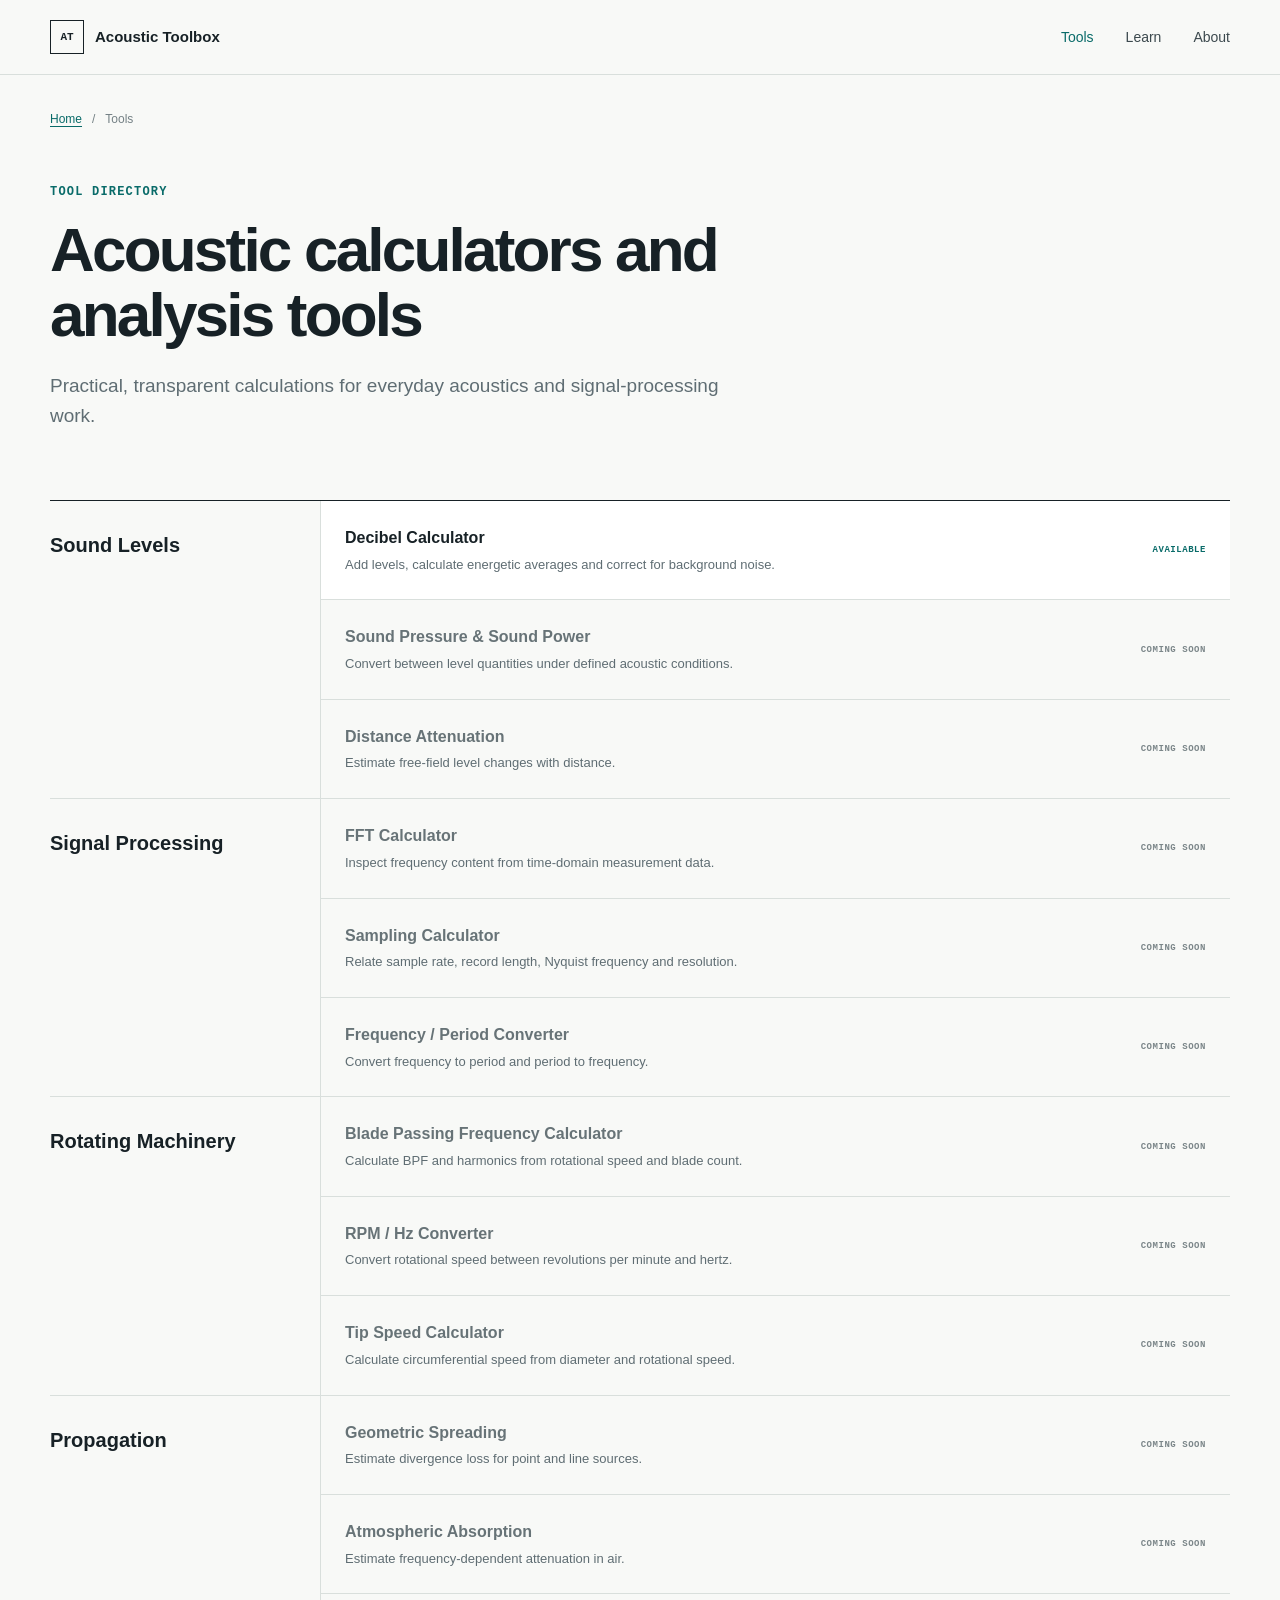
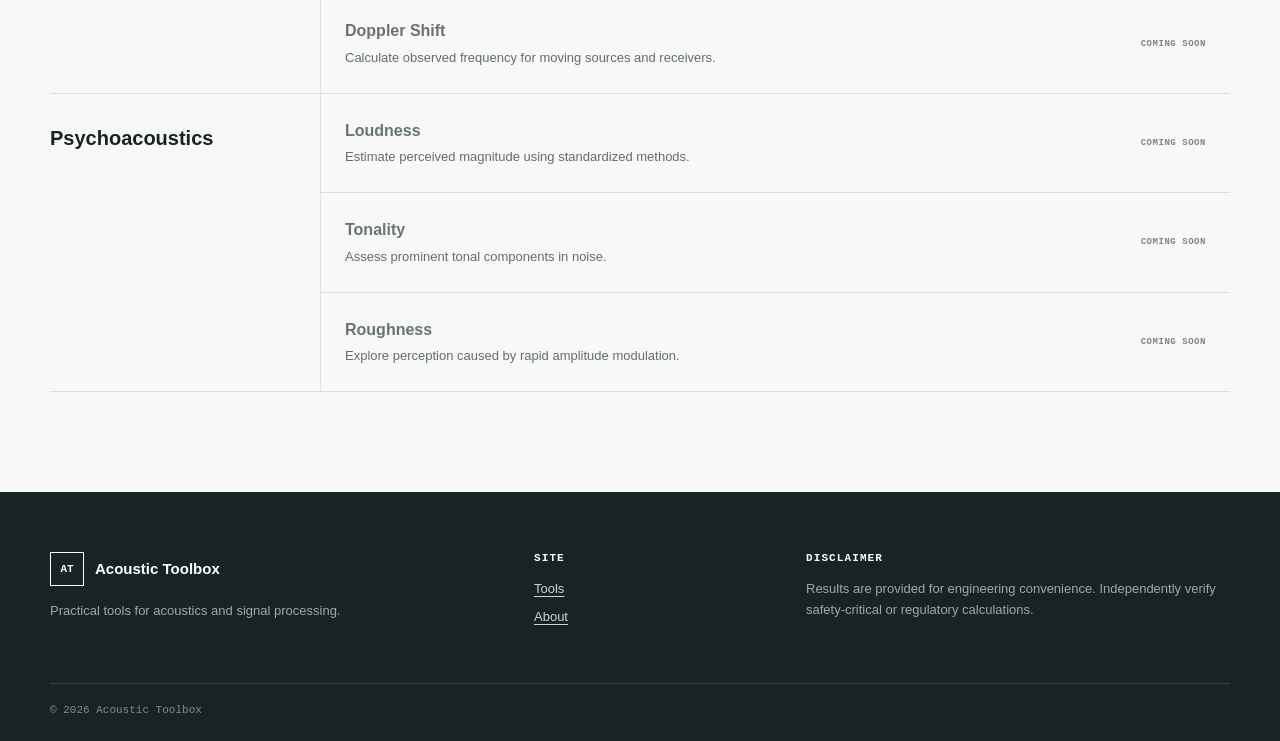
==== tools/index.html @ 4b4e44cf "Initial Commit" ====
<!doctype html><html lang="en"><head><meta charset="utf-8"><meta name="viewport" content="width=device-width,initial-scale=1"><title>Acoustic Calculators & Tools — Acoustic Toolbox</title><meta name="description" content="Browse practical calculators for sound levels, signal processing, rotating machinery, propagation and psychoacoustics."><link rel="canonical" href="https://acoustictoolbox.com/tools/"><link rel="stylesheet" href="/assets/css/styles.css"><script defer src="/assets/js/site.js"></script></head>
<body><a class="skip-link" href="#main">Skip to content</a><header class="site-header"><div class="shell header-inner"><a class="brand" href="/"><span class="brand-mark">AT</span><span>Acoustic Toolbox</span></a><nav aria-label="Primary navigation"><a aria-current="page" href="/tools/">Tools</a><a href="/#learn">Learn</a><a href="/#about">About</a></nav></div></header>
<main id="main" class="shell page-main"><nav class="breadcrumbs" aria-label="Breadcrumb"><a href="/">Home</a><span>/</span><span>Tools</span></nav><header class="page-heading"><p class="eyebrow">Tool directory</p><h1>Acoustic calculators and analysis tools</h1><p class="lede">Practical, transparent calculations for everyday acoustics and signal-processing work.</p></header><div class="tool-list">
<section><h2>Sound Levels</h2><div><article class="tool-row"><div><h3><a href="/tools/decibel-calculator/">Decibel Calculator</a></h3><p>Add levels, calculate energetic averages and correct for background noise.</p></div><span class="status live">Available</span></article><article class="tool-row disabled"><div><h3>Sound Pressure &amp; Sound Power</h3><p>Convert between level quantities under defined acoustic conditions.</p></div><span class="status">Coming soon</span></article><article class="tool-row disabled"><div><h3>Distance Attenuation</h3><p>Estimate free-field level changes with distance.</p></div><span class="status">Coming soon</span></article></div></section>
<section><h2>Signal Processing</h2><div><article class="tool-row disabled"><div><h3>FFT Calculator</h3><p>Inspect frequency content from time-domain measurement data.</p></div><span class="status">Coming soon</span></article><article class="tool-row disabled"><div><h3>Sampling Calculator</h3><p>Relate sample rate, record length, Nyquist frequency and resolution.</p></div><span class="status">Coming soon</span></article><article class="tool-row disabled"><div><h3>Frequency / Period Converter</h3><p>Convert frequency to period and period to frequency.</p></div><span class="status">Coming soon</span></article></div></section>
<section><h2>Rotating Machinery</h2><div><article class="tool-row disabled"><div><h3>Blade Passing Frequency Calculator</h3><p>Calculate BPF and harmonics from rotational speed and blade count.</p></div><span class="status">Coming soon</span></article><article class="tool-row disabled"><div><h3>RPM / Hz Converter</h3><p>Convert rotational speed between revolutions per minute and hertz.</p></div><span class="status">Coming soon</span></article><article class="tool-row disabled"><div><h3>Tip Speed Calculator</h3><p>Calculate circumferential speed from diameter and rotational speed.</p></div><span class="status">Coming soon</span></article></div></section>
<section><h2>Propagation</h2><div><article class="tool-row disabled"><div><h3>Geometric Spreading</h3><p>Estimate divergence loss for point and line sources.</p></div><span class="status">Coming soon</span></article><article class="tool-row disabled"><div><h3>Atmospheric Absorption</h3><p>Estimate frequency-dependent attenuation in air.</p></div><span class="status">Coming soon</span></article><article class="tool-row disabled"><div><h3>Doppler Shift</h3><p>Calculate observed frequency for moving sources and receivers.</p></div><span class="status">Coming soon</span></article></div></section>
<section><h2>Psychoacoustics</h2><div><article class="tool-row disabled"><div><h3>Loudness</h3><p>Estimate perceived magnitude using standardized methods.</p></div><span class="status">Coming soon</span></article><article class="tool-row disabled"><div><h3>Tonality</h3><p>Assess prominent tonal components in noise.</p></div><span class="status">Coming soon</span></article><article class="tool-row disabled"><div><h3>Roughness</h3><p>Explore perception caused by rapid amplitude modulation.</p></div><span class="status">Coming soon</span></article></div></section></div></main>
<footer class="site-footer"><div class="shell footer-grid"><div><a class="brand footer-brand" href="/"><span class="brand-mark">AT</span><span>Acoustic Toolbox</span></a><p>Practical tools for acoustics and signal processing.</p></div><div><h2>Site</h2><a href="/tools/">Tools</a><a href="/#about">About</a></div><div><h2>Disclaimer</h2><p>Results are provided for engineering convenience. Independently verify safety-critical or regulatory calculations.</p></div></div><div class="shell copyright">© <span data-year>2026</span> Acoustic Toolbox</div></footer></body></html>
---- assets/css/styles.css ----
:root{--ink:#172126;--muted:#5f6d73;--paper:#f8f9f7;--white:#fff;--line:#d9dfdc;--accent:#096b69;--soft:#eaf2f0;--mono:Consolas,"Liberation Mono",monospace;--sans:Inter,"Segoe UI",Arial,sans-serif;--max:1180px}*{box-sizing:border-box}html{scroll-behavior:smooth}body{margin:0;color:var(--ink);background:var(--paper);font:16px/1.6 var(--sans);-webkit-font-smoothing:antialiased}a{color:inherit;text-decoration-thickness:1px;text-underline-offset:3px}button,input{font:inherit}.shell{width:min(var(--max),calc(100% - 48px));margin-inline:auto}.skip-link{position:fixed;top:8px;left:8px;z-index:10;padding:8px 12px;background:var(--ink);color:#fff;transform:translateY(-150%)}.skip-link:focus{transform:none}.site-header{border-bottom:1px solid var(--line);background:rgba(248,249,247,.96)}.header-inner{min-height:74px;display:flex;align-items:center;justify-content:space-between;gap:30px}.brand{display:inline-flex;align-items:center;gap:11px;font-size:15px;font-weight:680;text-decoration:none}.brand-mark{display:grid;place-items:center;width:34px;height:34px;border:1px solid currentColor;font:700 11px var(--mono)}.site-header nav{display:flex;gap:32px}.site-header nav a{font-size:14px;text-decoration:none;color:#3c494e}.site-header nav a:hover,.site-header nav a[aria-current]{color:var(--accent)}.hero{min-height:530px;display:grid;grid-template-columns:1.05fr .95fr;align-items:center;gap:72px;padding-block:86px}.eyebrow{margin:0 0 16px;color:var(--accent);font:700 12px/1.4 var(--mono);letter-spacing:.1em;text-transform:uppercase}.hero h1,.page-heading h1{max-width:760px;margin:0;font-size:clamp(42px,5vw,68px);line-height:1.05;letter-spacing:-.045em;font-weight:670}.lede{max-width:690px;margin:24px 0 30px;color:var(--muted);font-size:19px;line-height:1.55}.button{display:inline-flex;align-items:center;gap:25px;padding:12px 16px 12px 18px;color:#fff;background:var(--accent);font-weight:650;text-decoration:none}.button:hover{background:#075452}.button:focus-visible,a:focus-visible,button:focus-visible,input:focus-visible{outline:3px solid #3b9996;outline-offset:3px}.signal-panel svg{display:block;width:100%;border-left:1px solid var(--line);border-bottom:1px solid var(--line)}.grid path{fill:none;stroke:#dfe4e1}.wave{fill:none;stroke:var(--accent);stroke-width:2}.axis{stroke:#889599}.signal-labels{display:flex;justify-content:space-between;margin-top:8px;color:#7a8589;font:11px var(--mono);text-transform:uppercase}.section{padding-block:88px}.section-heading,.split{display:grid;grid-template-columns:1fr 1fr;gap:70px;align-items:end}.section-heading{margin-bottom:34px}.section h2{margin:0;font-size:clamp(28px,3vw,40px);line-height:1.15;letter-spacing:-.03em}.text-link{justify-self:end;color:var(--accent);font-size:14px}.category-grid{display:grid;grid-template-columns:repeat(3,1fr);border-top:1px solid var(--ink);border-left:1px solid var(--line)}.category{min-height:275px;padding:26px;border-right:1px solid var(--line);border-bottom:1px solid var(--line);background:var(--white)}.category-number{margin:0 0 36px;color:#879195;font:12px var(--mono)}.category h3{margin:0 0 15px;font-size:19px}.category ul{list-style:none;margin:0;padding:0}.category li,.category li a{display:flex;justify-content:space-between;gap:12px}.category li{padding:8px 0;border-top:1px solid #edf0ee;color:var(--muted);font-size:13px}.category li a{width:100%;color:var(--ink);text-decoration:none}.category li a:hover{color:var(--accent)}.status{align-self:center;white-space:nowrap;color:#7b8689;font:700 9px var(--mono);letter-spacing:.06em;text-transform:uppercase}.status.live{color:var(--accent)}.muted-section{background:#edf1ef;border-block:1px solid var(--line)}.split{align-items:start}.split>p{max-width:570px;margin:0;color:var(--muted);font-size:18px}.site-footer{padding:60px 0 25px;color:#cbd3d3;background:#182326}.footer-grid{display:grid;grid-template-columns:2fr 1fr 2fr;gap:60px}.footer-brand{color:#fff}.footer-grid h2{margin:0 0 15px;color:#fff;font:700 11px var(--mono);letter-spacing:.1em;text-transform:uppercase}.footer-grid p{max-width:450px;margin:15px 0 0;color:#9ca9aa;font-size:13px}.footer-grid a:not(.brand){display:block;width:max-content;margin:7px 0;font-size:13px}.copyright{margin-top:48px;padding-top:20px;border-top:1px solid #344044;color:#7f8d90;font:11px var(--mono)}
.page-main{padding-block:35px 100px}.breadcrumbs{display:flex;flex-wrap:wrap;gap:10px;margin-bottom:55px;color:#748085;font-size:12px}.breadcrumbs a{color:var(--accent)}.page-heading{margin-bottom:70px}.page-heading.compact{max-width:850px;margin-bottom:50px}.page-heading h1{font-size:clamp(40px,5vw,62px)}.tool-list{border-top:1px solid var(--ink)}.tool-list section{display:grid;grid-template-columns:270px 1fr;border-bottom:1px solid var(--line)}.tool-list section>h2{margin:0;padding:28px 30px 28px 0;font-size:20px}.tool-row{display:flex;align-items:center;justify-content:space-between;gap:30px;padding:24px;border-left:1px solid var(--line);border-bottom:1px solid var(--line);background:#fff}.tool-row:last-child{border-bottom:0}.tool-row h3{margin:0;font-size:16px}.tool-row p{margin:4px 0 0;color:var(--muted);font-size:13px}.tool-row h3 a{text-decoration:none}.tool-row h3 a:hover{color:var(--accent)}.tool-row.disabled{color:#677377;background:transparent}.calculator{margin-bottom:90px;border:1px solid var(--line);background:#fff}.tabs{display:flex;padding:0 22px;border-bottom:1px solid var(--line);overflow-x:auto}.tabs button{min-height:58px;padding:0 20px;border:0;border-bottom:2px solid transparent;color:var(--muted);background:none;white-space:nowrap;cursor:pointer;font-size:14px}.tabs button[aria-selected=true]{border-bottom-color:var(--accent);color:var(--ink);font-weight:650}.calc-grid{display:grid;grid-template-columns:1.1fr .9fr}.input-side,.result-side{padding:42px}.input-side{border-right:1px solid var(--line)}.input-side h2{margin:0 0 5px;font-size:24px}.input-side>p{margin:0 0 28px;color:var(--muted);font-size:14px}.level-row{display:grid;grid-template-columns:1fr auto;gap:10px;margin-bottom:11px}.field{display:block;margin-bottom:18px;color:#47555a;font-size:13px;font-weight:650}.input-unit{display:flex;align-items:center;margin-top:7px;border:1px solid #bdc7c4;background:#fff}.input-unit:focus-within{border-color:var(--accent)}.input-unit input{min-width:0;width:100%;padding:11px 12px;border:0;outline:0;color:var(--ink);background:transparent;font-family:var(--mono)}.input-unit>span{padding:0 12px;color:#738084;font:12px var(--mono)}.remove-row{width:42px;border:1px solid var(--line);color:#637074;background:#fff;cursor:pointer}.remove-row:hover{color:#8f2f27}.remove-row:disabled{opacity:.4;cursor:not-allowed}.secondary-button{padding:9px 12px;border:1px solid #aab6b3;color:var(--accent);background:#fff;cursor:pointer;font-size:13px;font-weight:650}.result-side{display:flex;flex-direction:column;align-items:flex-start;justify-content:center;background:#f3f6f4}.result-label{margin:0;color:var(--muted);font:700 11px var(--mono);letter-spacing:.08em;text-transform:uppercase}.result{margin-top:15px;font:500 clamp(52px,7vw,78px)/1 var(--mono);letter-spacing:-.06em}.result-unit{margin:7px 0 40px;color:var(--accent);font:14px var(--mono)}.formula{width:100%;padding-top:18px;border-top:1px solid var(--line)}.formula>span{display:block;margin-bottom:7px;color:#778286;font:700 10px var(--mono);letter-spacing:.08em;text-transform:uppercase}.formula code,.worked-formula code{font-family:var(--mono);font-size:12px;word-break:break-word}.error{min-height:24px!important;margin:5px 0 0!important;color:#9d3128!important}.article-content{max-width:850px;margin-inline:auto}.article-content section{margin-bottom:55px}.article-content h2,.rule-box h2{margin:0 0 16px;font-size:28px;letter-spacing:-.025em}.article-content p{color:#4e5c61}.worked-formula{margin:22px 0;padding:20px;border-left:3px solid var(--accent);background:#edf3f1}.rule-box{margin-top:70px;padding:30px;border:1px solid var(--line);background:#fff}.rule-box dl{margin:0}.rule-box dl div{display:grid;grid-template-columns:180px 1fr;gap:25px;padding:15px 0;border-top:1px solid var(--line)}.rule-box dt{font-weight:650}.rule-box dd{margin:0;color:var(--muted)}
@media(max-width:800px){.shell{width:min(100% - 32px,var(--max))}.header-inner{min-height:64px}.site-header nav{gap:18px}.hero{min-height:auto;grid-template-columns:1fr;gap:40px;padding-block:62px}.hero h1{font-size:44px}.section{padding-block:65px}.section-heading,.split{grid-template-columns:1fr;gap:20px}.text-link{justify-self:start}.category-grid{grid-template-columns:1fr 1fr}.footer-grid{grid-template-columns:1fr 1fr}.footer-grid>div:first-child{grid-column:1/-1}.tool-list section{grid-template-columns:1fr}.tool-list section>h2{padding-bottom:15px}.tool-row{border-left:0}.calc-grid{grid-template-columns:1fr}.input-side{border-right:0;border-bottom:1px solid var(--line)}.input-side,.result-side{padding:30px}}
@media(max-width:520px){.site-header .brand span:last-child{display:none}.site-header nav{gap:15px}.hero h1,.page-heading h1{font-size:38px}.lede{font-size:17px}.category-grid{grid-template-columns:1fr}.category{min-height:auto}.tabs{padding-inline:5px}.tabs button{padding-inline:13px;font-size:12px}.input-side,.result-side{padding:24px 20px}.result{font-size:52px}.footer-grid{grid-template-columns:1fr}.rule-box dl div{grid-template-columns:1fr;gap:4px}.page-main{padding-bottom:70px}.breadcrumbs{margin-bottom:38px}}@media(prefers-reduced-motion:reduce){html{scroll-behavior:auto}}
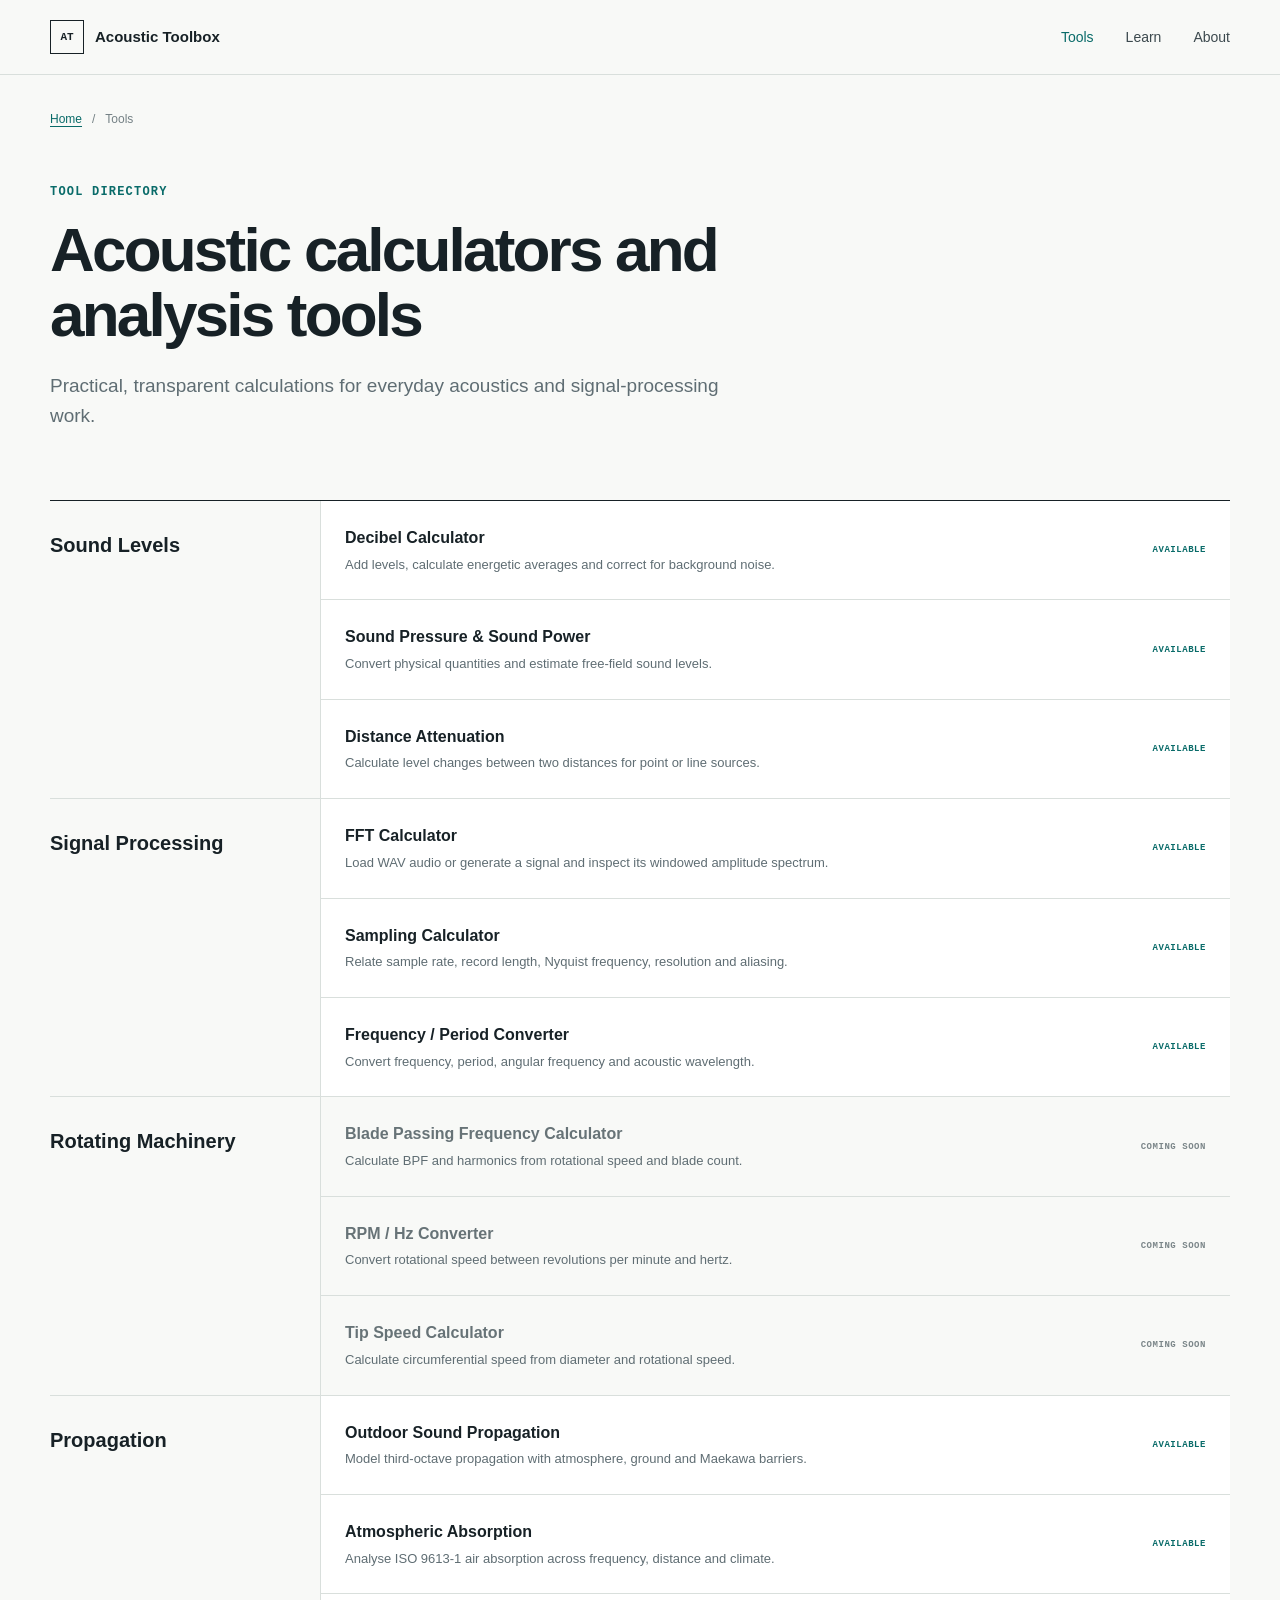
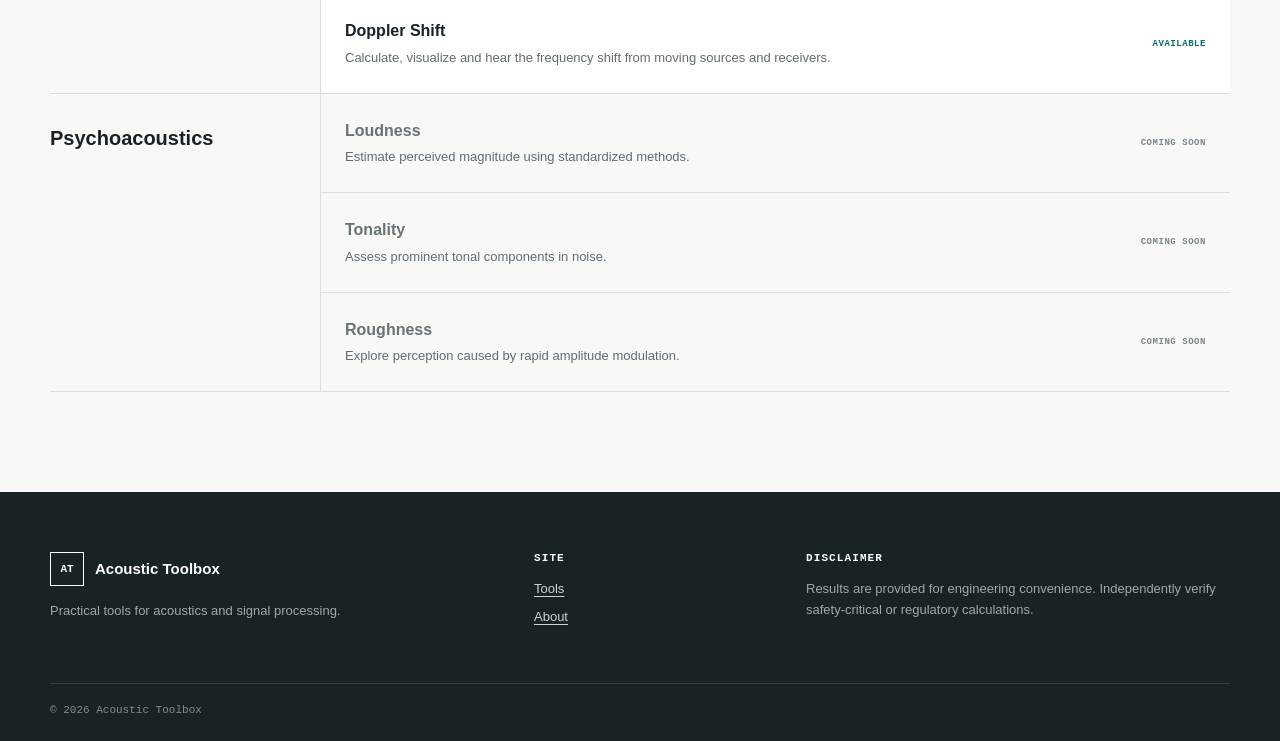
==== commit 58b8221d: "Add some tools (build-up)" ====
--- a/tools/index.html
+++ b/tools/index.html
@@ -1,9 +1,9 @@
 <!doctype html><html lang="en"><head><meta charset="utf-8"><meta name="viewport" content="width=device-width,initial-scale=1"><title>Acoustic Calculators & Tools — Acoustic Toolbox</title><meta name="description" content="Browse practical calculators for sound levels, signal processing, rotating machinery, propagation and psychoacoustics."><link rel="canonical" href="https://acoustictoolbox.com/tools/"><link rel="stylesheet" href="/assets/css/styles.css"><script defer src="/assets/js/site.js"></script></head>
 <body><a class="skip-link" href="#main">Skip to content</a><header class="site-header"><div class="shell header-inner"><a class="brand" href="/"><span class="brand-mark">AT</span><span>Acoustic Toolbox</span></a><nav aria-label="Primary navigation"><a aria-current="page" href="/tools/">Tools</a><a href="/#learn">Learn</a><a href="/#about">About</a></nav></div></header>
 <main id="main" class="shell page-main"><nav class="breadcrumbs" aria-label="Breadcrumb"><a href="/">Home</a><span>/</span><span>Tools</span></nav><header class="page-heading"><p class="eyebrow">Tool directory</p><h1>Acoustic calculators and analysis tools</h1><p class="lede">Practical, transparent calculations for everyday acoustics and signal-processing work.</p></header><div class="tool-list">
-<section><h2>Sound Levels</h2><div><article class="tool-row"><div><h3><a href="/tools/decibel-calculator/">Decibel Calculator</a></h3><p>Add levels, calculate energetic averages and correct for background noise.</p></div><span class="status live">Available</span></article><article class="tool-row disabled"><div><h3>Sound Pressure &amp; Sound Power</h3><p>Convert between level quantities under defined acoustic conditions.</p></div><span class="status">Coming soon</span></article><article class="tool-row disabled"><div><h3>Distance Attenuation</h3><p>Estimate free-field level changes with distance.</p></div><span class="status">Coming soon</span></article></div></section>
-<section><h2>Signal Processing</h2><div><article class="tool-row disabled"><div><h3>FFT Calculator</h3><p>Inspect frequency content from time-domain measurement data.</p></div><span class="status">Coming soon</span></article><article class="tool-row disabled"><div><h3>Sampling Calculator</h3><p>Relate sample rate, record length, Nyquist frequency and resolution.</p></div><span class="status">Coming soon</span></article><article class="tool-row disabled"><div><h3>Frequency / Period Converter</h3><p>Convert frequency to period and period to frequency.</p></div><span class="status">Coming soon</span></article></div></section>
+<section><h2>Sound Levels</h2><div><article class="tool-row"><div><h3><a href="/tools/decibel-calculator/">Decibel Calculator</a></h3><p>Add levels, calculate energetic averages and correct for background noise.</p></div><span class="status live">Available</span></article><article class="tool-row"><div><h3><a href="/tools/sound-pressure-sound-power/">Sound Pressure &amp; Sound Power</a></h3><p>Convert physical quantities and estimate free-field sound levels.</p></div><span class="status live">Available</span></article><article class="tool-row"><div><h3><a href="/tools/distance-attenuation/">Distance Attenuation</a></h3><p>Calculate level changes between two distances for point or line sources.</p></div><span class="status live">Available</span></article></div></section>
+<section><h2>Signal Processing</h2><div><article class="tool-row"><div><h3><a href="/tools/fft-calculator/">FFT Calculator</a></h3><p>Load WAV audio or generate a signal and inspect its windowed amplitude spectrum.</p></div><span class="status live">Available</span></article><article class="tool-row"><div><h3><a href="/tools/sampling-calculator/">Sampling Calculator</a></h3><p>Relate sample rate, record length, Nyquist frequency, resolution and aliasing.</p></div><span class="status live">Available</span></article><article class="tool-row"><div><h3><a href="/tools/frequency-period-converter/">Frequency / Period Converter</a></h3><p>Convert frequency, period, angular frequency and acoustic wavelength.</p></div><span class="status live">Available</span></article></div></section>
 <section><h2>Rotating Machinery</h2><div><article class="tool-row disabled"><div><h3>Blade Passing Frequency Calculator</h3><p>Calculate BPF and harmonics from rotational speed and blade count.</p></div><span class="status">Coming soon</span></article><article class="tool-row disabled"><div><h3>RPM / Hz Converter</h3><p>Convert rotational speed between revolutions per minute and hertz.</p></div><span class="status">Coming soon</span></article><article class="tool-row disabled"><div><h3>Tip Speed Calculator</h3><p>Calculate circumferential speed from diameter and rotational speed.</p></div><span class="status">Coming soon</span></article></div></section>
-<section><h2>Propagation</h2><div><article class="tool-row disabled"><div><h3>Geometric Spreading</h3><p>Estimate divergence loss for point and line sources.</p></div><span class="status">Coming soon</span></article><article class="tool-row disabled"><div><h3>Atmospheric Absorption</h3><p>Estimate frequency-dependent attenuation in air.</p></div><span class="status">Coming soon</span></article><article class="tool-row disabled"><div><h3>Doppler Shift</h3><p>Calculate observed frequency for moving sources and receivers.</p></div><span class="status">Coming soon</span></article></div></section>
+<section><h2>Propagation</h2><div><article class="tool-row"><div><h3><a href="/tools/outdoor-sound-propagation/">Outdoor Sound Propagation</a></h3><p>Model third-octave propagation with atmosphere, ground and Maekawa barriers.</p></div><span class="status live">Available</span></article><article class="tool-row"><div><h3><a href="/tools/atmospheric-absorption/">Atmospheric Absorption</a></h3><p>Analyse ISO 9613-1 air absorption across frequency, distance and climate.</p></div><span class="status live">Available</span></article><article class="tool-row"><div><h3><a href="/tools/doppler-shift/">Doppler Shift</a></h3><p>Calculate, visualize and hear the frequency shift from moving sources and receivers.</p></div><span class="status live">Available</span></article></div></section>
 <section><h2>Psychoacoustics</h2><div><article class="tool-row disabled"><div><h3>Loudness</h3><p>Estimate perceived magnitude using standardized methods.</p></div><span class="status">Coming soon</span></article><article class="tool-row disabled"><div><h3>Tonality</h3><p>Assess prominent tonal components in noise.</p></div><span class="status">Coming soon</span></article><article class="tool-row disabled"><div><h3>Roughness</h3><p>Explore perception caused by rapid amplitude modulation.</p></div><span class="status">Coming soon</span></article></div></section></div></main>
 <footer class="site-footer"><div class="shell footer-grid"><div><a class="brand footer-brand" href="/"><span class="brand-mark">AT</span><span>Acoustic Toolbox</span></a><p>Practical tools for acoustics and signal processing.</p></div><div><h2>Site</h2><a href="/tools/">Tools</a><a href="/#about">About</a></div><div><h2>Disclaimer</h2><p>Results are provided for engineering convenience. Independently verify safety-critical or regulatory calculations.</p></div></div><div class="shell copyright">© <span data-year>2026</span> Acoustic Toolbox</div></footer></body></html>
--- a/assets/css/styles.css
+++ b/assets/css/styles.css
@@ -1,4 +1,27 @@
-:root{--ink:#172126;--muted:#5f6d73;--paper:#f8f9f7;--white:#fff;--line:#d9dfdc;--accent:#096b69;--soft:#eaf2f0;--mono:Consolas,"Liberation Mono",monospace;--sans:Inter,"Segoe UI",Arial,sans-serif;--max:1180px}*{box-sizing:border-box}html{scroll-behavior:smooth}body{margin:0;color:var(--ink);background:var(--paper);font:16px/1.6 var(--sans);-webkit-font-smoothing:antialiased}a{color:inherit;text-decoration-thickness:1px;text-underline-offset:3px}button,input{font:inherit}.shell{width:min(var(--max),calc(100% - 48px));margin-inline:auto}.skip-link{position:fixed;top:8px;left:8px;z-index:10;padding:8px 12px;background:var(--ink);color:#fff;transform:translateY(-150%)}.skip-link:focus{transform:none}.site-header{border-bottom:1px solid var(--line);background:rgba(248,249,247,.96)}.header-inner{min-height:74px;display:flex;align-items:center;justify-content:space-between;gap:30px}.brand{display:inline-flex;align-items:center;gap:11px;font-size:15px;font-weight:680;text-decoration:none}.brand-mark{display:grid;place-items:center;width:34px;height:34px;border:1px solid currentColor;font:700 11px var(--mono)}.site-header nav{display:flex;gap:32px}.site-header nav a{font-size:14px;text-decoration:none;color:#3c494e}.site-header nav a:hover,.site-header nav a[aria-current]{color:var(--accent)}.hero{min-height:530px;display:grid;grid-template-columns:1.05fr .95fr;align-items:center;gap:72px;padding-block:86px}.eyebrow{margin:0 0 16px;color:var(--accent);font:700 12px/1.4 var(--mono);letter-spacing:.1em;text-transform:uppercase}.hero h1,.page-heading h1{max-width:760px;margin:0;font-size:clamp(42px,5vw,68px);line-height:1.05;letter-spacing:-.045em;font-weight:670}.lede{max-width:690px;margin:24px 0 30px;color:var(--muted);font-size:19px;line-height:1.55}.button{display:inline-flex;align-items:center;gap:25px;padding:12px 16px 12px 18px;color:#fff;background:var(--accent);font-weight:650;text-decoration:none}.button:hover{background:#075452}.button:focus-visible,a:focus-visible,button:focus-visible,input:focus-visible{outline:3px solid #3b9996;outline-offset:3px}.signal-panel svg{display:block;width:100%;border-left:1px solid var(--line);border-bottom:1px solid var(--line)}.grid path{fill:none;stroke:#dfe4e1}.wave{fill:none;stroke:var(--accent);stroke-width:2}.axis{stroke:#889599}.signal-labels{display:flex;justify-content:space-between;margin-top:8px;color:#7a8589;font:11px var(--mono);text-transform:uppercase}.section{padding-block:88px}.section-heading,.split{display:grid;grid-template-columns:1fr 1fr;gap:70px;align-items:end}.section-heading{margin-bottom:34px}.section h2{margin:0;font-size:clamp(28px,3vw,40px);line-height:1.15;letter-spacing:-.03em}.text-link{justify-self:end;color:var(--accent);font-size:14px}.category-grid{display:grid;grid-template-columns:repeat(3,1fr);border-top:1px solid var(--ink);border-left:1px solid var(--line)}.category{min-height:275px;padding:26px;border-right:1px solid var(--line);border-bottom:1px solid var(--line);background:var(--white)}.category-number{margin:0 0 36px;color:#879195;font:12px var(--mono)}.category h3{margin:0 0 15px;font-size:19px}.category ul{list-style:none;margin:0;padding:0}.category li,.category li a{display:flex;justify-content:space-between;gap:12px}.category li{padding:8px 0;border-top:1px solid #edf0ee;color:var(--muted);font-size:13px}.category li a{width:100%;color:var(--ink);text-decoration:none}.category li a:hover{color:var(--accent)}.status{align-self:center;white-space:nowrap;color:#7b8689;font:700 9px var(--mono);letter-spacing:.06em;text-transform:uppercase}.status.live{color:var(--accent)}.muted-section{background:#edf1ef;border-block:1px solid var(--line)}.split{align-items:start}.split>p{max-width:570px;margin:0;color:var(--muted);font-size:18px}.site-footer{padding:60px 0 25px;color:#cbd3d3;background:#182326}.footer-grid{display:grid;grid-template-columns:2fr 1fr 2fr;gap:60px}.footer-brand{color:#fff}.footer-grid h2{margin:0 0 15px;color:#fff;font:700 11px var(--mono);letter-spacing:.1em;text-transform:uppercase}.footer-grid p{max-width:450px;margin:15px 0 0;color:#9ca9aa;font-size:13px}.footer-grid a:not(.brand){display:block;width:max-content;margin:7px 0;font-size:13px}.copyright{margin-top:48px;padding-top:20px;border-top:1px solid #344044;color:#7f8d90;font:11px var(--mono)}
+:root{--ink:#172126;--muted:#5f6d73;--paper:#f8f9f7;--white:#fff;--line:#d9dfdc;--accent:#096b69;--soft:#eaf2f0;--mono:Consolas,"Liberation Mono",monospace;--sans:Inter,"Segoe UI",Arial,sans-serif;--max:1180px}*{box-sizing:border-box}[hidden]{display:none!important}html{scroll-behavior:smooth}body{margin:0;color:var(--ink);background:var(--paper);font:16px/1.6 var(--sans);-webkit-font-smoothing:antialiased}a{color:inherit;text-decoration-thickness:1px;text-underline-offset:3px}button,input{font:inherit}.shell{width:min(var(--max),calc(100% - 48px));margin-inline:auto}.skip-link{position:fixed;top:8px;left:8px;z-index:10;padding:8px 12px;background:var(--ink);color:#fff;transform:translateY(-150%)}.skip-link:focus{transform:none}.site-header{border-bottom:1px solid var(--line);background:rgba(248,249,247,.96)}.header-inner{min-height:74px;display:flex;align-items:center;justify-content:space-between;gap:30px}.brand{display:inline-flex;align-items:center;gap:11px;font-size:15px;font-weight:680;text-decoration:none}.brand-mark{display:grid;place-items:center;width:34px;height:34px;border:1px solid currentColor;font:700 11px var(--mono)}.site-header nav{display:flex;gap:32px}.site-header nav a{font-size:14px;text-decoration:none;color:#3c494e}.site-header nav a:hover,.site-header nav a[aria-current]{color:var(--accent)}.hero{min-height:530px;display:grid;grid-template-columns:1.05fr .95fr;align-items:center;gap:72px;padding-block:86px}.eyebrow{margin:0 0 16px;color:var(--accent);font:700 12px/1.4 var(--mono);letter-spacing:.1em;text-transform:uppercase}.hero h1,.page-heading h1{max-width:760px;margin:0;font-size:clamp(42px,5vw,68px);line-height:1.05;letter-spacing:-.045em;font-weight:670}.lede{max-width:690px;margin:24px 0 30px;color:var(--muted);font-size:19px;line-height:1.55}.button{display:inline-flex;align-items:center;gap:25px;padding:12px 16px 12px 18px;color:#fff;background:var(--accent);font-weight:650;text-decoration:none}.button:hover{background:#075452}.button:focus-visible,a:focus-visible,button:focus-visible,input:focus-visible{outline:3px solid #3b9996;outline-offset:3px}.signal-panel svg{display:block;width:100%;border-left:1px solid var(--line);border-bottom:1px solid var(--line)}.grid path{fill:none;stroke:#dfe4e1}.wave{fill:none;stroke:var(--accent);stroke-width:2}.axis{stroke:#889599}.signal-labels{display:flex;justify-content:space-between;margin-top:8px;color:#7a8589;font:11px var(--mono);text-transform:uppercase}.section{padding-block:88px}.section-heading,.split{display:grid;grid-template-columns:1fr 1fr;gap:70px;align-items:end}.section-heading{margin-bottom:34px}.section h2{margin:0;font-size:clamp(28px,3vw,40px);line-height:1.15;letter-spacing:-.03em}.text-link{justify-self:end;color:var(--accent);font-size:14px}.category-grid{display:grid;grid-template-columns:repeat(3,1fr);border-top:1px solid var(--ink);border-left:1px solid var(--line)}.category{min-height:275px;padding:26px;border-right:1px solid var(--line);border-bottom:1px solid var(--line);background:var(--white)}.category-number{margin:0 0 36px;color:#879195;font:12px var(--mono)}.category h3{margin:0 0 15px;font-size:19px}.category ul{list-style:none;margin:0;padding:0}.category li,.category li a{display:flex;justify-content:space-between;gap:12px}.category li{padding:8px 0;border-top:1px solid #edf0ee;color:var(--muted);font-size:13px}.category li a{width:100%;color:var(--ink);text-decoration:none}.category li a:hover{color:var(--accent)}.status{align-self:center;white-space:nowrap;color:#7b8689;font:700 9px var(--mono);letter-spacing:.06em;text-transform:uppercase}.status.live{color:var(--accent)}.muted-section{background:#edf1ef;border-block:1px solid var(--line)}.split{align-items:start}.split>p{max-width:570px;margin:0;color:var(--muted);font-size:18px}.site-footer{padding:60px 0 25px;color:#cbd3d3;background:#182326}.footer-grid{display:grid;grid-template-columns:2fr 1fr 2fr;gap:60px}.footer-brand{color:#fff}.footer-grid h2{margin:0 0 15px;color:#fff;font:700 11px var(--mono);letter-spacing:.1em;text-transform:uppercase}.footer-grid p{max-width:450px;margin:15px 0 0;color:#9ca9aa;font-size:13px}.footer-grid a:not(.brand){display:block;width:max-content;margin:7px 0;font-size:13px}.copyright{margin-top:48px;padding-top:20px;border-top:1px solid #344044;color:#7f8d90;font:11px var(--mono)}
 .page-main{padding-block:35px 100px}.breadcrumbs{display:flex;flex-wrap:wrap;gap:10px;margin-bottom:55px;color:#748085;font-size:12px}.breadcrumbs a{color:var(--accent)}.page-heading{margin-bottom:70px}.page-heading.compact{max-width:850px;margin-bottom:50px}.page-heading h1{font-size:clamp(40px,5vw,62px)}.tool-list{border-top:1px solid var(--ink)}.tool-list section{display:grid;grid-template-columns:270px 1fr;border-bottom:1px solid var(--line)}.tool-list section>h2{margin:0;padding:28px 30px 28px 0;font-size:20px}.tool-row{display:flex;align-items:center;justify-content:space-between;gap:30px;padding:24px;border-left:1px solid var(--line);border-bottom:1px solid var(--line);background:#fff}.tool-row:last-child{border-bottom:0}.tool-row h3{margin:0;font-size:16px}.tool-row p{margin:4px 0 0;color:var(--muted);font-size:13px}.tool-row h3 a{text-decoration:none}.tool-row h3 a:hover{color:var(--accent)}.tool-row.disabled{color:#677377;background:transparent}.calculator{margin-bottom:90px;border:1px solid var(--line);background:#fff}.tabs{display:flex;padding:0 22px;border-bottom:1px solid var(--line);overflow-x:auto}.tabs button{min-height:58px;padding:0 20px;border:0;border-bottom:2px solid transparent;color:var(--muted);background:none;white-space:nowrap;cursor:pointer;font-size:14px}.tabs button[aria-selected=true]{border-bottom-color:var(--accent);color:var(--ink);font-weight:650}.calc-grid{display:grid;grid-template-columns:1.1fr .9fr}.input-side,.result-side{padding:42px}.input-side{border-right:1px solid var(--line)}.input-side h2{margin:0 0 5px;font-size:24px}.input-side>p{margin:0 0 28px;color:var(--muted);font-size:14px}.level-row{display:grid;grid-template-columns:1fr auto;gap:10px;margin-bottom:11px}.field{display:block;margin-bottom:18px;color:#47555a;font-size:13px;font-weight:650}.input-unit{display:flex;align-items:center;margin-top:7px;border:1px solid #bdc7c4;background:#fff}.input-unit:focus-within{border-color:var(--accent)}.input-unit input{min-width:0;width:100%;padding:11px 12px;border:0;outline:0;color:var(--ink);background:transparent;font-family:var(--mono)}.input-unit>span{padding:0 12px;color:#738084;font:12px var(--mono)}.remove-row{width:42px;border:1px solid var(--line);color:#637074;background:#fff;cursor:pointer}.remove-row:hover{color:#8f2f27}.remove-row:disabled{opacity:.4;cursor:not-allowed}.secondary-button{padding:9px 12px;border:1px solid #aab6b3;color:var(--accent);background:#fff;cursor:pointer;font-size:13px;font-weight:650}.result-side{display:flex;flex-direction:column;align-items:flex-start;justify-content:center;background:#f3f6f4}.result-label{margin:0;color:var(--muted);font:700 11px var(--mono);letter-spacing:.08em;text-transform:uppercase}.result{margin-top:15px;font:500 clamp(52px,7vw,78px)/1 var(--mono);letter-spacing:-.06em}.result-unit{margin:7px 0 40px;color:var(--accent);font:14px var(--mono)}.formula{width:100%;padding-top:18px;border-top:1px solid var(--line)}.formula>span{display:block;margin-bottom:7px;color:#778286;font:700 10px var(--mono);letter-spacing:.08em;text-transform:uppercase}.formula code,.worked-formula code{font-family:var(--mono);font-size:12px;word-break:break-word}.error{min-height:24px!important;margin:5px 0 0!important;color:#9d3128!important}.article-content{max-width:850px;margin-inline:auto}.article-content section{margin-bottom:55px}.article-content h2,.rule-box h2{margin:0 0 16px;font-size:28px;letter-spacing:-.025em}.article-content p{color:#4e5c61}.worked-formula{margin:22px 0;padding:20px;border-left:3px solid var(--accent);background:#edf3f1}.rule-box{margin-top:70px;padding:30px;border:1px solid var(--line);background:#fff}.rule-box dl{margin:0}.rule-box dl div{display:grid;grid-template-columns:180px 1fr;gap:25px;padding:15px 0;border-top:1px solid var(--line)}.rule-box dt{font-weight:650}.rule-box dd{margin:0;color:var(--muted)}
 @media(max-width:800px){.shell{width:min(100% - 32px,var(--max))}.header-inner{min-height:64px}.site-header nav{gap:18px}.hero{min-height:auto;grid-template-columns:1fr;gap:40px;padding-block:62px}.hero h1{font-size:44px}.section{padding-block:65px}.section-heading,.split{grid-template-columns:1fr;gap:20px}.text-link{justify-self:start}.category-grid{grid-template-columns:1fr 1fr}.footer-grid{grid-template-columns:1fr 1fr}.footer-grid>div:first-child{grid-column:1/-1}.tool-list section{grid-template-columns:1fr}.tool-list section>h2{padding-bottom:15px}.tool-row{border-left:0}.calc-grid{grid-template-columns:1fr}.input-side{border-right:0;border-bottom:1px solid var(--line)}.input-side,.result-side{padding:30px}}
-@media(max-width:520px){.site-header .brand span:last-child{display:none}.site-header nav{gap:15px}.hero h1,.page-heading h1{font-size:38px}.lede{font-size:17px}.category-grid{grid-template-columns:1fr}.category{min-height:auto}.tabs{padding-inline:5px}.tabs button{padding-inline:13px;font-size:12px}.input-side,.result-side{padding:24px 20px}.result{font-size:52px}.footer-grid{grid-template-columns:1fr}.rule-box dl div{grid-template-columns:1fr;gap:4px}.page-main{padding-bottom:70px}.breadcrumbs{margin-bottom:38px}}@media(prefers-reduced-motion:reduce){html{scroll-behavior:auto}}
+.field-grid{display:grid;grid-template-columns:1fr 1fr;gap:0 16px}.input-unit select{width:100%;min-width:0;padding:11px 36px 11px 12px;border:0;outline:0;color:var(--ink);background:#fff;font-family:var(--sans);font-size:13px}.result-detail{width:100%;margin:-22px 0 28px;color:var(--muted);font-size:13px}.result-detail strong{color:var(--ink);font-family:var(--mono)}.physical-result{font-size:clamp(34px,5vw,62px);overflow-wrap:anywhere}.wide-tabs .tabs button{flex:1}
+@media(max-width:520px){.site-header .brand span:last-child{display:none}.site-header nav{gap:15px}.hero h1,.page-heading h1{font-size:38px}.lede{font-size:17px}.category-grid{grid-template-columns:1fr}.category{min-height:auto}.tabs{padding-inline:5px}.tabs button{padding-inline:13px;font-size:12px}.wide-tabs .tabs button{flex:none}.input-side,.result-side{padding:24px 20px}.result{font-size:52px}.physical-result{font-size:34px}.field-grid{grid-template-columns:1fr}.footer-grid{grid-template-columns:1fr}.rule-box dl div{grid-template-columns:1fr;gap:4px}.page-main{padding-bottom:70px}.breadcrumbs{margin-bottom:38px}}@media(prefers-reduced-motion:reduce){html{scroll-behavior:auto}}
+
+/* Outdoor propagation tool */
+.propagation-page{max-width:1280px}.propagation-tool{margin-bottom:90px;border:1px solid var(--line);background:#fff}.sim-toolbar{display:flex;align-items:end;gap:14px;padding:18px 22px;border-bottom:1px solid var(--line);background:#f3f6f4}.sim-toolbar .field{min-width:145px;margin:0}.sim-toolbar select,.control-panel select{width:100%;margin-top:7px;padding:10px 34px 10px 11px;border:1px solid #bdc7c4;color:var(--ink);background:#fff}.plain-button{padding:9px 5px;border:0;color:var(--muted);background:transparent;text-decoration:underline;text-underline-offset:3px;cursor:pointer}.scene-wrap{padding:24px 24px 12px;border-bottom:1px solid var(--line)}.propagation-scene{display:block;width:100%;height:auto;color:#718085;touch-action:none}.scene-sky{color:#667579}.ground-line{stroke:#4e5f57;stroke-width:2}.ground-fill{fill:#dce6df}.direct-path{stroke:#879397;stroke-width:1.5;stroke-dasharray:7 5}.diffracted-path{fill:none;stroke:var(--accent);stroke-width:2}.drag-object{cursor:grab}.drag-object.dragging{cursor:grabbing}.drag-object circle{fill:#fff;stroke:var(--accent);stroke-width:3}.drag-object text{fill:var(--ink);font:700 11px var(--mono);text-anchor:middle}.source-object path,.receiver-object path{fill:none;stroke:var(--accent);stroke-width:3;stroke-linecap:round}.barrier-object line{stroke:#465459;stroke-width:7}.barrier-object circle{fill:#fff;stroke:#465459;stroke-width:3}.scene-axis text{fill:#738084;font:10px var(--mono)}.scene-help{margin:7px 0 0;color:var(--muted);font-size:12px}.sim-layout{display:grid;grid-template-columns:2fr 1fr}.control-panel,.summary-panel{padding:30px}.control-panel{border-right:1px solid var(--line)}.control-panel h2,.summary-panel h2,.spectrum-section h2{margin:0 0 20px;font-size:20px}.coordinate-grid{display:grid;grid-template-columns:repeat(4,1fr);gap:14px}.barrier-controls{margin-top:12px;border-top:1px solid var(--line)}.barrier-control-row{display:grid;grid-template-columns:90px 1fr 1fr auto;align-items:center;gap:12px;padding:12px 0;border-bottom:1px solid var(--line)}.barrier-control-row strong{font-size:13px}.barrier-control-row .field{margin:0}.remove-barrier{border:0;color:#8f2f27;background:transparent;text-decoration:underline;cursor:pointer;font-size:12px}.summary-panel{background:#f3f6f4}.summary-primary{padding-bottom:22px;border-bottom:1px solid var(--line)}.summary-primary>span:first-child{display:block;color:var(--muted);font:700 10px var(--mono);letter-spacing:.06em;text-transform:uppercase}.summary-primary output{display:block;margin:13px 0 4px;font:500 52px/1 var(--mono);letter-spacing:-.05em}.summary-primary>span:last-child{color:var(--accent);font:12px var(--mono)}.summary-panel dl{margin:22px 0 0}.summary-panel dl div{display:flex;justify-content:space-between;gap:20px;padding:7px 0}.summary-panel dt{color:var(--muted);font-size:13px}.summary-panel dd{margin:0;font:13px var(--mono)}.spectrum-section{padding:30px;border-top:1px solid var(--line)}.section-heading-small{display:flex;justify-content:space-between;align-items:start;gap:30px}.section-heading-small h2{margin-bottom:3px}.section-heading-small p{margin:0;color:var(--muted);font-size:13px}.spectrum-chart{display:block;width:100%;height:auto;margin-top:20px}.chart-gridline{stroke:var(--line);stroke-width:1}.chart-label,.chart-title{fill:var(--muted);font:11px var(--mono)}.bar-source{fill:#a8b4b2}.bar-receiver{fill:var(--accent)}.chart-legend{display:flex;justify-content:center;gap:25px;color:var(--muted);font-size:12px}.chart-legend i{display:inline-block;width:13px;height:8px;margin-right:6px}.legend-source{background:#a8b4b2}.legend-receiver{background:var(--accent)}.band-detail{min-height:27px;margin:18px 0;padding:10px 12px;border-left:3px solid var(--accent);background:var(--soft);color:#405055;font:12px var(--mono)}.table-responsive{overflow-x:auto}.band-table{width:100%;border-collapse:collapse;font-size:12px}.band-table th,.band-table td{padding:8px 10px;border-bottom:1px solid var(--line);text-align:right;white-space:nowrap}.band-table thead th{color:var(--muted);font:700 10px var(--mono)}.band-table tbody th{text-align:left;font-family:var(--mono)}.spectrum-input{display:flex;align-items:center;min-width:100px;border:1px solid transparent}.spectrum-input:focus-within{border-color:var(--accent)}.spectrum-input input{width:64px;padding:4px 5px;border:0;background:#f3f6f4;text-align:right;font:12px var(--mono)}.spectrum-input span{padding-left:4px;color:var(--muted)}.propagation-notes{margin-top:0}
+@media(max-width:900px){.sim-toolbar{flex-wrap:wrap}.sim-layout{grid-template-columns:1fr}.control-panel{border-right:0;border-bottom:1px solid var(--line)}.coordinate-grid{grid-template-columns:1fr 1fr}.wide-tabs .tabs button{flex:none}}
+@media(max-width:600px){.propagation-tool{margin-inline:-16px;border-inline:0}.sim-toolbar,.scene-wrap,.control-panel,.summary-panel,.spectrum-section{padding-inline:16px}.sim-toolbar .field{min-width:calc(50% - 8px)}.coordinate-grid{grid-template-columns:1fr 1fr;gap:8px}.barrier-control-row{grid-template-columns:1fr 1fr}.barrier-control-row strong{grid-column:1/-1}.section-heading-small{display:block}.section-heading-small button{margin-top:12px}.scene-help{font-size:11px}}
+.adaptive-grid line{stroke:var(--line);stroke-width:1}.band-table thead th:nth-child(1),.band-table thead th:nth-child(2),.band-table tbody td:nth-child(2){text-align:left}.scene-sky{fill:#fff}.barrier-object{pointer-events:all}
+.distance-chart-wrap{padding:30px;border-top:1px solid var(--line)}.distance-chart{display:block;width:100%;height:auto;margin-top:10px}.distance-curve{fill:none;stroke:var(--accent);stroke-width:3}.distance-marker{fill:#fff;stroke:var(--accent);stroke-width:3}.distance-marker-label{fill:var(--ink);font:700 11px var(--mono)}
+
+/* Atmospheric absorption tool */
+.atmosphere-page{max-width:1280px}.atmosphere-tool{margin-bottom:90px;border:1px solid var(--line);background:#fff}.atmosphere-controls{padding:30px}.atmosphere-controls section+section{margin-top:26px;padding-top:25px;border-top:1px solid var(--line)}.control-title{display:flex;align-items:center;justify-content:space-between;gap:20px;margin-bottom:18px}.control-title h2{margin:0;font-size:20px}.scenario-key{display:inline-flex;align-items:center;gap:8px;color:var(--muted);font:700 10px var(--mono);text-transform:uppercase}.scenario-key::before{width:18px;height:3px;background:var(--accent);content:""}.scenario-key.key-b::before{background:#9b4f48}.comparison-toggle{display:flex;align-items:center;gap:9px;color:var(--muted);font-size:13px}.comparison-toggle input{accent-color:var(--accent)}.atmosphere-summary{display:grid;grid-template-columns:repeat(4,1fr);border-block:1px solid var(--line);background:var(--soft)}.atmosphere-summary>div{min-width:0;padding:23px 25px}.atmosphere-summary>div+div{border-left:1px solid var(--line)}.atmosphere-summary span{display:block;color:var(--muted);font:700 10px var(--mono);letter-spacing:.04em;text-transform:uppercase}.atmosphere-summary output{display:block;margin-top:9px;font:500 22px var(--mono);letter-spacing:-.03em}.atmosphere-chart-section,.atmosphere-table-section{padding:30px;border-bottom:1px solid var(--line)}.atmosphere-tool .section-heading-small h2{margin:0 0 4px}.analysis-chart{display:block;width:100%;height:auto;margin-top:20px}.climate-a-line,.climate-b-line,.distance-frequency-line{fill:none;stroke-width:3}.climate-a-line{stroke:var(--accent)}.climate-b-line{stroke:#9b4f48;stroke-dasharray:8 5}.climate-a-point{fill:#fff;stroke:var(--accent);stroke-width:3;cursor:pointer}.climate-b-point{fill:#fff;stroke:#9b4f48;stroke-width:3;cursor:pointer}.climate-a-point:focus,.climate-b-point:focus{outline:none;stroke-width:5}.legend-climate-a{background:var(--accent)}.legend-climate-b{background:#9b4f48}.distance-series-legend{display:flex;flex-wrap:wrap;justify-content:center;gap:16px 24px;margin-top:4px;color:var(--muted);font:11px var(--mono)}.distance-series-legend i{display:inline-block;width:15px;height:3px;margin-right:6px;vertical-align:middle}.report-distances{display:grid;grid-template-columns:repeat(3,minmax(110px,180px));gap:12px;margin:20px 0}.atmosphere-tool [data-error]{min-height:20px;margin:0;padding:0 30px 16px;color:#9b3028;font:12px var(--mono)}
+@media(max-width:800px){.atmosphere-summary{grid-template-columns:1fr 1fr}.atmosphere-summary>div:nth-child(3){border-left:0;border-top:1px solid var(--line)}.atmosphere-summary>div:nth-child(4){border-top:1px solid var(--line)}.report-distances{grid-template-columns:repeat(3,1fr)}}
+@media(max-width:520px){.atmosphere-tool{margin-inline:-16px;border-inline:0}.atmosphere-controls,.atmosphere-chart-section,.atmosphere-table-section{padding-inline:16px}.atmosphere-summary{grid-template-columns:1fr}.atmosphere-summary>div+div{border-left:0;border-top:1px solid var(--line)}.report-distances{grid-template-columns:1fr}.control-title{align-items:flex-start;flex-direction:column}.atmosphere-tool [data-error]{padding-inline:16px}}
+
+/* Doppler shift tool */
+.doppler-page{max-width:1280px}.doppler-tool{margin-bottom:90px;border:1px solid var(--line);background:#fff}.doppler-layout{display:grid;grid-template-columns:1.4fr .8fr}.doppler-controls,.doppler-result{padding:36px}.doppler-controls{border-right:1px solid var(--line)}.doppler-controls h2{margin:0;font-size:22px}.doppler-controls>p{margin:4px 0 25px;color:var(--muted);font-size:13px}.doppler-formula{margin-bottom:8px}.doppler-result{background:var(--soft)}.doppler-result output{display:block;margin:14px 0 2px;font:500 clamp(38px,5vw,62px)/1 var(--mono);letter-spacing:-.05em}.doppler-result>span{color:var(--accent);font:13px var(--mono)}.doppler-result dl{margin:25px 0}.doppler-result dl div{display:flex;justify-content:space-between;gap:20px;padding:8px 0;border-top:1px solid var(--line)}.doppler-result dt{color:var(--muted);font-size:13px}.doppler-result dd{margin:0;font:13px var(--mono)}.tone-buttons{display:flex;flex-wrap:wrap;gap:9px}.passby-section{padding:34px 36px;border-top:1px solid var(--line)}.passby-controls{display:grid;grid-template-columns:repeat(4,1fr);gap:14px;margin:25px 0 5px}.audio-button{border:0;cursor:pointer}.doppler-chart{display:block;width:100%;height:auto;margin-top:16px}.observed-frequency-line{fill:none;stroke:var(--accent);stroke-width:3}.source-frequency-line{stroke:#8c989a;stroke-width:2;stroke-dasharray:7 5}.closest-gridline{stroke:#af7a39;stroke-width:1;stroke-dasharray:4 4}.closest-label{fill:#8c612c}.legend-source-frequency{background:#8c989a}.legend-observed-frequency{background:var(--accent)}.audio-note{margin:18px 0 0;color:var(--muted);font-size:12px}
+@media(max-width:850px){.doppler-layout{grid-template-columns:1fr}.doppler-controls{border-right:0;border-bottom:1px solid var(--line)}.passby-controls{grid-template-columns:1fr 1fr}}
+@media(max-width:520px){.doppler-tool{margin-inline:-16px;border-inline:0}.doppler-controls,.doppler-result,.passby-section{padding-inline:16px}.passby-controls{grid-template-columns:1fr}.passby-section .section-heading-small{display:block}.audio-button{margin-top:15px}.tone-buttons{display:grid}}
+
+/* Signal processing tools */
+.signal-page{max-width:1280px}.signal-tool{margin-bottom:90px;border:1px solid var(--line);background:#fff}.signal-controls{padding:34px 36px}.signal-controls h2{margin:0 0 20px;font-size:22px}.signal-field-grid{display:grid;grid-template-columns:repeat(5,1fr);gap:14px;margin-top:24px}.signal-field-grid .field{margin-bottom:0}.file-button{align-self:start;padding:9px 12px;border:1px solid #aab6b3;color:var(--accent);background:#fff;cursor:pointer;font-size:13px;font-weight:650}.file-button input{position:absolute;width:1px;height:1px;overflow:hidden;clip:rect(0 0 0 0)}.signal-summary{display:grid;grid-template-columns:repeat(4,1fr);border-block:1px solid var(--line);background:var(--soft)}.signal-summary>div{padding:22px 25px}.signal-summary>div+div{border-left:1px solid var(--line)}.signal-summary span{display:block;color:var(--muted);font:700 10px var(--mono);letter-spacing:.04em;text-transform:uppercase}.signal-summary strong{display:block;margin-top:8px;font:500 17px var(--mono)}.signal-chart-section{padding:30px 36px}.signal-analysis-chart,.sampling-chart,.period-chart{display:block;width:100%;height:auto}.fft-spectrum-line{fill:none;stroke:var(--accent);stroke-width:2}.preset-row{display:flex;flex-wrap:wrap;gap:8px;margin-top:20px}.sampling-summary{grid-template-columns:repeat(3,1fr)}.sampling-summary>div:nth-child(4){border-left:0;border-top:1px solid var(--line)}.sampling-summary>div:nth-child(n+5){border-top:1px solid var(--line)}.sampling-status{margin:0 0 15px;padding:11px 14px;border-left:3px solid var(--accent);background:var(--soft);font-size:13px}.sampling-status.invalid{border-left-color:#a9453d;background:#f8ecea;color:#8b302a}.sampling-original{fill:none;stroke:#8a9698;stroke-width:2}.sampling-alias{fill:none;stroke:#a9453d;stroke-width:3;stroke-dasharray:8 5}.sampling-point{fill:#fff;stroke:var(--accent);stroke-width:3}.legend-original{background:#8a9698}.legend-samples{background:var(--accent)}.legend-alias{background:#a9453d}.converter-inputs{display:grid;grid-template-columns:1fr auto 1fr;align-items:end;gap:20px}.converter-equals{padding-bottom:28px;color:var(--accent);font-size:28px}.converter-inputs .field{margin:0}.converter-inputs .input-unit select{width:auto;border-left:1px solid var(--line)}.converter-tool .signal-field-grid{grid-template-columns:1fr 1fr;max-width:700px}.period-wave{fill:none;stroke:var(--accent);stroke-width:3}.phase-gridline{stroke:#aeb8b5;stroke-width:1;stroke-dasharray:5 5}.converter-table{padding:0 36px 34px}.converter-table .band-table th:first-child{text-align:left}
+@media(max-width:900px){.signal-field-grid{grid-template-columns:repeat(3,1fr)}.signal-summary{grid-template-columns:1fr 1fr}.signal-summary>div:nth-child(3){border-left:0;border-top:1px solid var(--line)}.signal-summary>div:nth-child(4){border-top:1px solid var(--line)}.sampling-summary>div:nth-child(3){border-left:0}.sampling-summary>div:nth-child(4){border-left:1px}.sampling-summary>div:nth-child(5){border-left:0}}
+@media(max-width:560px){.signal-tool{margin-inline:-16px;border-inline:0}.signal-controls,.signal-chart-section,.converter-table{padding-inline:16px}.signal-field-grid,.converter-tool .signal-field-grid{grid-template-columns:1fr}.signal-summary,.sampling-summary{grid-template-columns:1fr}.signal-summary>div+div,.sampling-summary>div+div{border-left:0;border-top:1px solid var(--line)}.converter-inputs{grid-template-columns:1fr}.converter-equals{padding:0;text-align:center}.signal-controls .section-heading-small{display:block}.file-button{display:inline-block;margin-top:12px}}
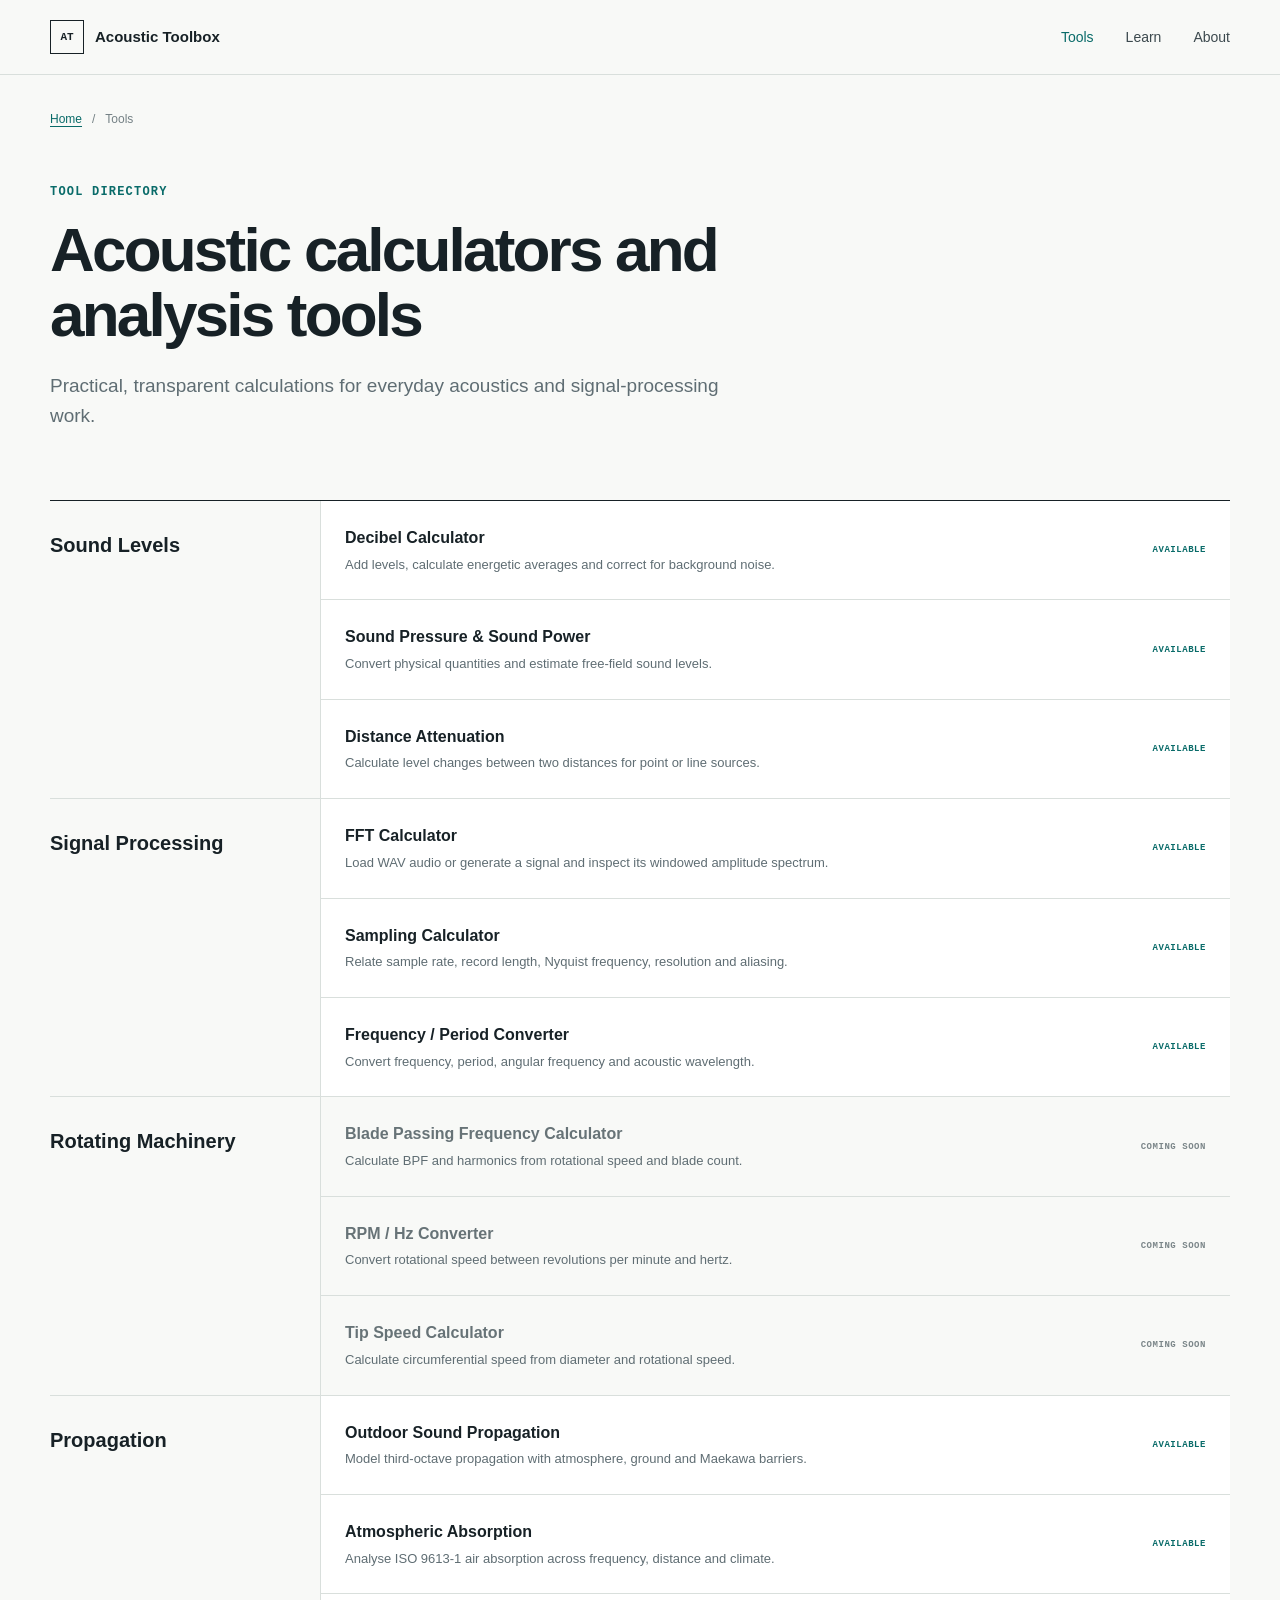
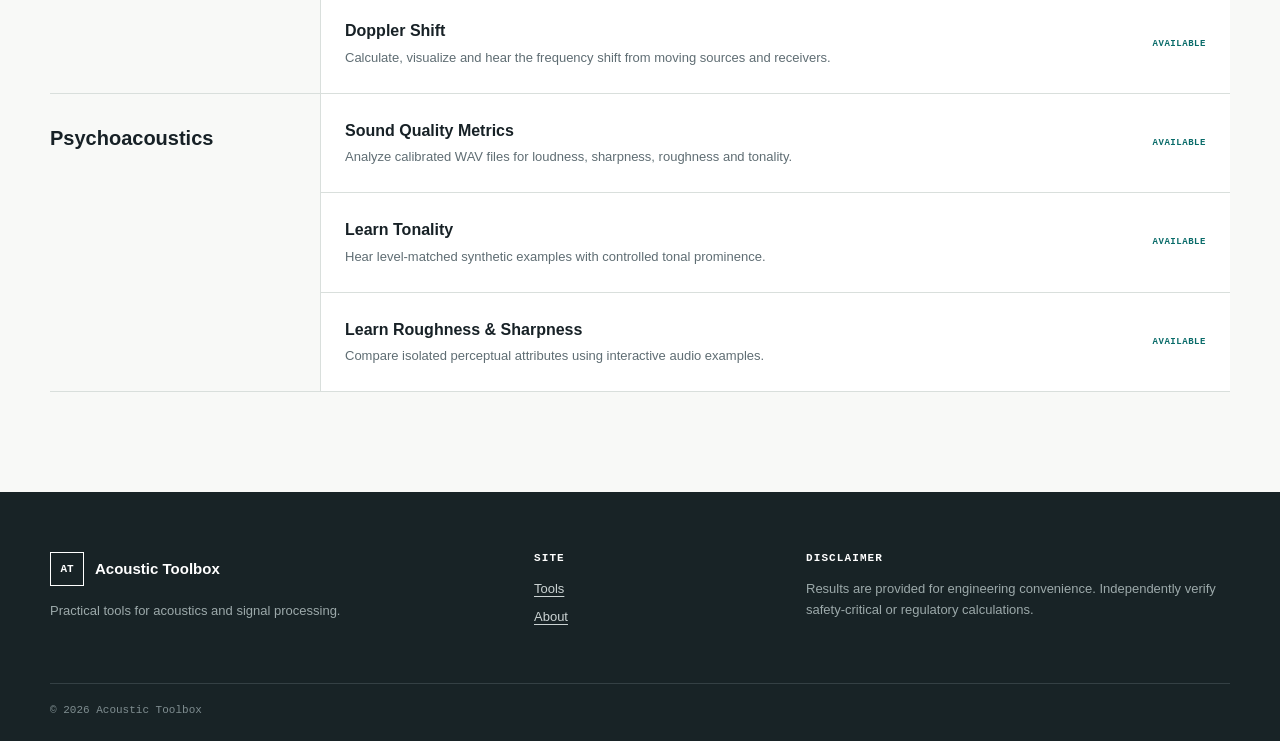
==== commit f5f6f4c8: "Added SQMs und sitemap.xml" ====
--- a/tools/index.html
+++ b/tools/index.html
@@ -5,5 +5,5 @@
 <section><h2>Signal Processing</h2><div><article class="tool-row"><div><h3><a href="/tools/fft-calculator/">FFT Calculator</a></h3><p>Load WAV audio or generate a signal and inspect its windowed amplitude spectrum.</p></div><span class="status live">Available</span></article><article class="tool-row"><div><h3><a href="/tools/sampling-calculator/">Sampling Calculator</a></h3><p>Relate sample rate, record length, Nyquist frequency, resolution and aliasing.</p></div><span class="status live">Available</span></article><article class="tool-row"><div><h3><a href="/tools/frequency-period-converter/">Frequency / Period Converter</a></h3><p>Convert frequency, period, angular frequency and acoustic wavelength.</p></div><span class="status live">Available</span></article></div></section>
 <section><h2>Rotating Machinery</h2><div><article class="tool-row disabled"><div><h3>Blade Passing Frequency Calculator</h3><p>Calculate BPF and harmonics from rotational speed and blade count.</p></div><span class="status">Coming soon</span></article><article class="tool-row disabled"><div><h3>RPM / Hz Converter</h3><p>Convert rotational speed between revolutions per minute and hertz.</p></div><span class="status">Coming soon</span></article><article class="tool-row disabled"><div><h3>Tip Speed Calculator</h3><p>Calculate circumferential speed from diameter and rotational speed.</p></div><span class="status">Coming soon</span></article></div></section>
 <section><h2>Propagation</h2><div><article class="tool-row"><div><h3><a href="/tools/outdoor-sound-propagation/">Outdoor Sound Propagation</a></h3><p>Model third-octave propagation with atmosphere, ground and Maekawa barriers.</p></div><span class="status live">Available</span></article><article class="tool-row"><div><h3><a href="/tools/atmospheric-absorption/">Atmospheric Absorption</a></h3><p>Analyse ISO 9613-1 air absorption across frequency, distance and climate.</p></div><span class="status live">Available</span></article><article class="tool-row"><div><h3><a href="/tools/doppler-shift/">Doppler Shift</a></h3><p>Calculate, visualize and hear the frequency shift from moving sources and receivers.</p></div><span class="status live">Available</span></article></div></section>
-<section><h2>Psychoacoustics</h2><div><article class="tool-row disabled"><div><h3>Loudness</h3><p>Estimate perceived magnitude using standardized methods.</p></div><span class="status">Coming soon</span></article><article class="tool-row disabled"><div><h3>Tonality</h3><p>Assess prominent tonal components in noise.</p></div><span class="status">Coming soon</span></article><article class="tool-row disabled"><div><h3>Roughness</h3><p>Explore perception caused by rapid amplitude modulation.</p></div><span class="status">Coming soon</span></article></div></section></div></main>
+<section><h2>Psychoacoustics</h2><div><article class="tool-row"><div><h3><a href="/tools/sound-quality-metrics/">Sound Quality Metrics</a></h3><p>Analyze calibrated WAV files for loudness, sharpness, roughness and tonality.</p></div><span class="status live">Available</span></article><article class="tool-row"><div><h3><a href="/tools/sound-quality-metrics/#learn-sqms">Learn Tonality</a></h3><p>Hear level-matched synthetic examples with controlled tonal prominence.</p></div><span class="status live">Available</span></article><article class="tool-row"><div><h3><a href="/tools/sound-quality-metrics/#learn-sqms">Learn Roughness &amp; Sharpness</a></h3><p>Compare isolated perceptual attributes using interactive audio examples.</p></div><span class="status live">Available</span></article></div></section></div></main>
 <footer class="site-footer"><div class="shell footer-grid"><div><a class="brand footer-brand" href="/"><span class="brand-mark">AT</span><span>Acoustic Toolbox</span></a><p>Practical tools for acoustics and signal processing.</p></div><div><h2>Site</h2><a href="/tools/">Tools</a><a href="/#about">About</a></div><div><h2>Disclaimer</h2><p>Results are provided for engineering convenience. Independently verify safety-critical or regulatory calculations.</p></div></div><div class="shell copyright">© <span data-year>2026</span> Acoustic Toolbox</div></footer></body></html>
--- a/assets/css/styles.css
+++ b/assets/css/styles.css
@@ -25,3 +25,8 @@
 .signal-page{max-width:1280px}.signal-tool{margin-bottom:90px;border:1px solid var(--line);background:#fff}.signal-controls{padding:34px 36px}.signal-controls h2{margin:0 0 20px;font-size:22px}.signal-field-grid{display:grid;grid-template-columns:repeat(5,1fr);gap:14px;margin-top:24px}.signal-field-grid .field{margin-bottom:0}.file-button{align-self:start;padding:9px 12px;border:1px solid #aab6b3;color:var(--accent);background:#fff;cursor:pointer;font-size:13px;font-weight:650}.file-button input{position:absolute;width:1px;height:1px;overflow:hidden;clip:rect(0 0 0 0)}.signal-summary{display:grid;grid-template-columns:repeat(4,1fr);border-block:1px solid var(--line);background:var(--soft)}.signal-summary>div{padding:22px 25px}.signal-summary>div+div{border-left:1px solid var(--line)}.signal-summary span{display:block;color:var(--muted);font:700 10px var(--mono);letter-spacing:.04em;text-transform:uppercase}.signal-summary strong{display:block;margin-top:8px;font:500 17px var(--mono)}.signal-chart-section{padding:30px 36px}.signal-analysis-chart,.sampling-chart,.period-chart{display:block;width:100%;height:auto}.fft-spectrum-line{fill:none;stroke:var(--accent);stroke-width:2}.preset-row{display:flex;flex-wrap:wrap;gap:8px;margin-top:20px}.sampling-summary{grid-template-columns:repeat(3,1fr)}.sampling-summary>div:nth-child(4){border-left:0;border-top:1px solid var(--line)}.sampling-summary>div:nth-child(n+5){border-top:1px solid var(--line)}.sampling-status{margin:0 0 15px;padding:11px 14px;border-left:3px solid var(--accent);background:var(--soft);font-size:13px}.sampling-status.invalid{border-left-color:#a9453d;background:#f8ecea;color:#8b302a}.sampling-original{fill:none;stroke:#8a9698;stroke-width:2}.sampling-alias{fill:none;stroke:#a9453d;stroke-width:3;stroke-dasharray:8 5}.sampling-point{fill:#fff;stroke:var(--accent);stroke-width:3}.legend-original{background:#8a9698}.legend-samples{background:var(--accent)}.legend-alias{background:#a9453d}.converter-inputs{display:grid;grid-template-columns:1fr auto 1fr;align-items:end;gap:20px}.converter-equals{padding-bottom:28px;color:var(--accent);font-size:28px}.converter-inputs .field{margin:0}.converter-inputs .input-unit select{width:auto;border-left:1px solid var(--line)}.converter-tool .signal-field-grid{grid-template-columns:1fr 1fr;max-width:700px}.period-wave{fill:none;stroke:var(--accent);stroke-width:3}.phase-gridline{stroke:#aeb8b5;stroke-width:1;stroke-dasharray:5 5}.converter-table{padding:0 36px 34px}.converter-table .band-table th:first-child{text-align:left}
 @media(max-width:900px){.signal-field-grid{grid-template-columns:repeat(3,1fr)}.signal-summary{grid-template-columns:1fr 1fr}.signal-summary>div:nth-child(3){border-left:0;border-top:1px solid var(--line)}.signal-summary>div:nth-child(4){border-top:1px solid var(--line)}.sampling-summary>div:nth-child(3){border-left:0}.sampling-summary>div:nth-child(4){border-left:1px}.sampling-summary>div:nth-child(5){border-left:0}}
 @media(max-width:560px){.signal-tool{margin-inline:-16px;border-inline:0}.signal-controls,.signal-chart-section,.converter-table{padding-inline:16px}.signal-field-grid,.converter-tool .signal-field-grid{grid-template-columns:1fr}.signal-summary,.sampling-summary{grid-template-columns:1fr}.signal-summary>div+div,.sampling-summary>div+div{border-left:0;border-top:1px solid var(--line)}.converter-inputs{grid-template-columns:1fr}.converter-equals{padding:0;text-align:center}.signal-controls .section-heading-small{display:block}.file-button{display:inline-block;margin-top:12px}}
+
+/* Sound quality metrics */
+.sqm-page{max-width:1280px}.sqm-analyzer{margin-bottom:100px;border:1px solid var(--line);background:#fff}.sqm-upload{display:flex;align-items:start;justify-content:space-between;gap:30px;padding:30px 36px;border-bottom:1px solid var(--line)}.sqm-upload h2{margin:0;font-size:22px}.sqm-upload p{margin:4px 0 0;color:var(--muted);font-size:13px}.quota{padding:7px 10px;background:var(--soft);color:var(--accent);font:11px var(--mono)}.sqm-analyzer form{padding:30px 36px}.sqm-drop{display:grid;place-items:center;min-height:145px;padding:25px;border:1px dashed #97a7a3;background:#fafbf9;text-align:center;cursor:pointer}.sqm-drop:hover{border-color:var(--accent);background:var(--soft)}.sqm-drop input{position:absolute;width:1px;height:1px;clip:rect(0 0 0 0)}.sqm-drop strong{color:var(--accent)}.sqm-drop span{color:var(--muted);font-size:12px}.sqm-options{display:grid;grid-template-columns:repeat(4,1fr);gap:14px;margin-top:25px}.sqm-options .field{margin:0}.sqm-submit{display:flex;align-items:center;gap:20px;margin-top:22px}.sqm-submit button{border:0;cursor:pointer}.sqm-submit button:disabled{opacity:.55;cursor:wait}.sqm-submit p{margin:0;color:var(--muted);font-size:12px}.sqm-results{border-top:1px solid var(--line)}.sqm-cards{display:grid;grid-template-columns:repeat(4,1fr);background:var(--soft)}.sqm-cards>div{padding:24px}.sqm-cards>div+div{border-left:1px solid var(--line)}.sqm-cards span,.sqm-cards small{display:block;color:var(--muted);font:10px var(--mono);text-transform:uppercase}.sqm-cards strong{display:block;margin:9px 0 3px;font:500 32px var(--mono)}.sqm-chart-section{padding:30px 36px}.sqm-chart-section h2{margin:0 0 15px;font-size:20px}.sqm-chart-tabs{display:flex;gap:6px}.sqm-chart-tabs button,.compare-audio button{padding:8px 12px;border:1px solid var(--line);background:#fff;cursor:pointer}.sqm-chart-tabs button.active,.compare-audio button.playing{border-color:var(--accent);color:#fff;background:var(--accent)}.sqm-chart{display:block;width:100%;height:auto;margin-top:15px}.sqm-result-line{fill:none;stroke:var(--accent);stroke-width:3}.sqm-details{margin:0 36px 30px;padding:14px;border:1px solid var(--line)}.sqm-details summary{cursor:pointer;font-weight:650}.sqm-details pre{overflow:auto;color:var(--muted);font-size:11px}.sqm-learning{margin-bottom:90px}.sqm-learning .page-heading h2{margin:0;font-size:clamp(32px,4vw,50px);line-height:1.1;letter-spacing:-.04em}.learning-grid{display:grid;grid-template-columns:repeat(3,1fr);border-top:1px solid var(--ink);border-left:1px solid var(--line)}.learning-card{padding:28px;border-right:1px solid var(--line);border-bottom:1px solid var(--line);background:#fff}.learning-card h3{margin:0;font-size:22px}.learning-card>p:not(.category-number){min-height:110px;color:var(--muted);font-size:14px}.compare-audio{display:grid;grid-template-columns:1fr 1fr;gap:8px;margin:22px 0}.learning-card dl{margin:0}.learning-card dl div{padding:10px 0;border-top:1px solid var(--line)}.learning-card dt{color:var(--muted);font:10px var(--mono);text-transform:uppercase}.learning-card dd{margin:3px 0 0;font-size:12px}.learning-note{max-width:850px;margin:22px 0;color:var(--muted);font-size:13px}
+@media(max-width:850px){.sqm-options{grid-template-columns:1fr 1fr}.sqm-cards{grid-template-columns:1fr 1fr}.sqm-cards>div:nth-child(3){border-left:0;border-top:1px solid var(--line)}.sqm-cards>div:nth-child(4){border-top:1px solid var(--line)}.learning-grid{grid-template-columns:1fr}.learning-card>p:not(.category-number){min-height:0}}
+@media(max-width:540px){.sqm-analyzer{margin-inline:-16px;border-inline:0}.sqm-upload,.sqm-analyzer form,.sqm-chart-section{padding-inline:16px}.sqm-upload,.sqm-submit{display:block}.quota{display:inline-block;margin-top:15px}.sqm-options,.sqm-cards{grid-template-columns:1fr}.sqm-cards>div+div{border-left:0;border-top:1px solid var(--line)}.sqm-submit p{margin-top:12px}.sqm-details{margin-inline:16px}.sqm-chart-tabs{overflow-x:auto}}
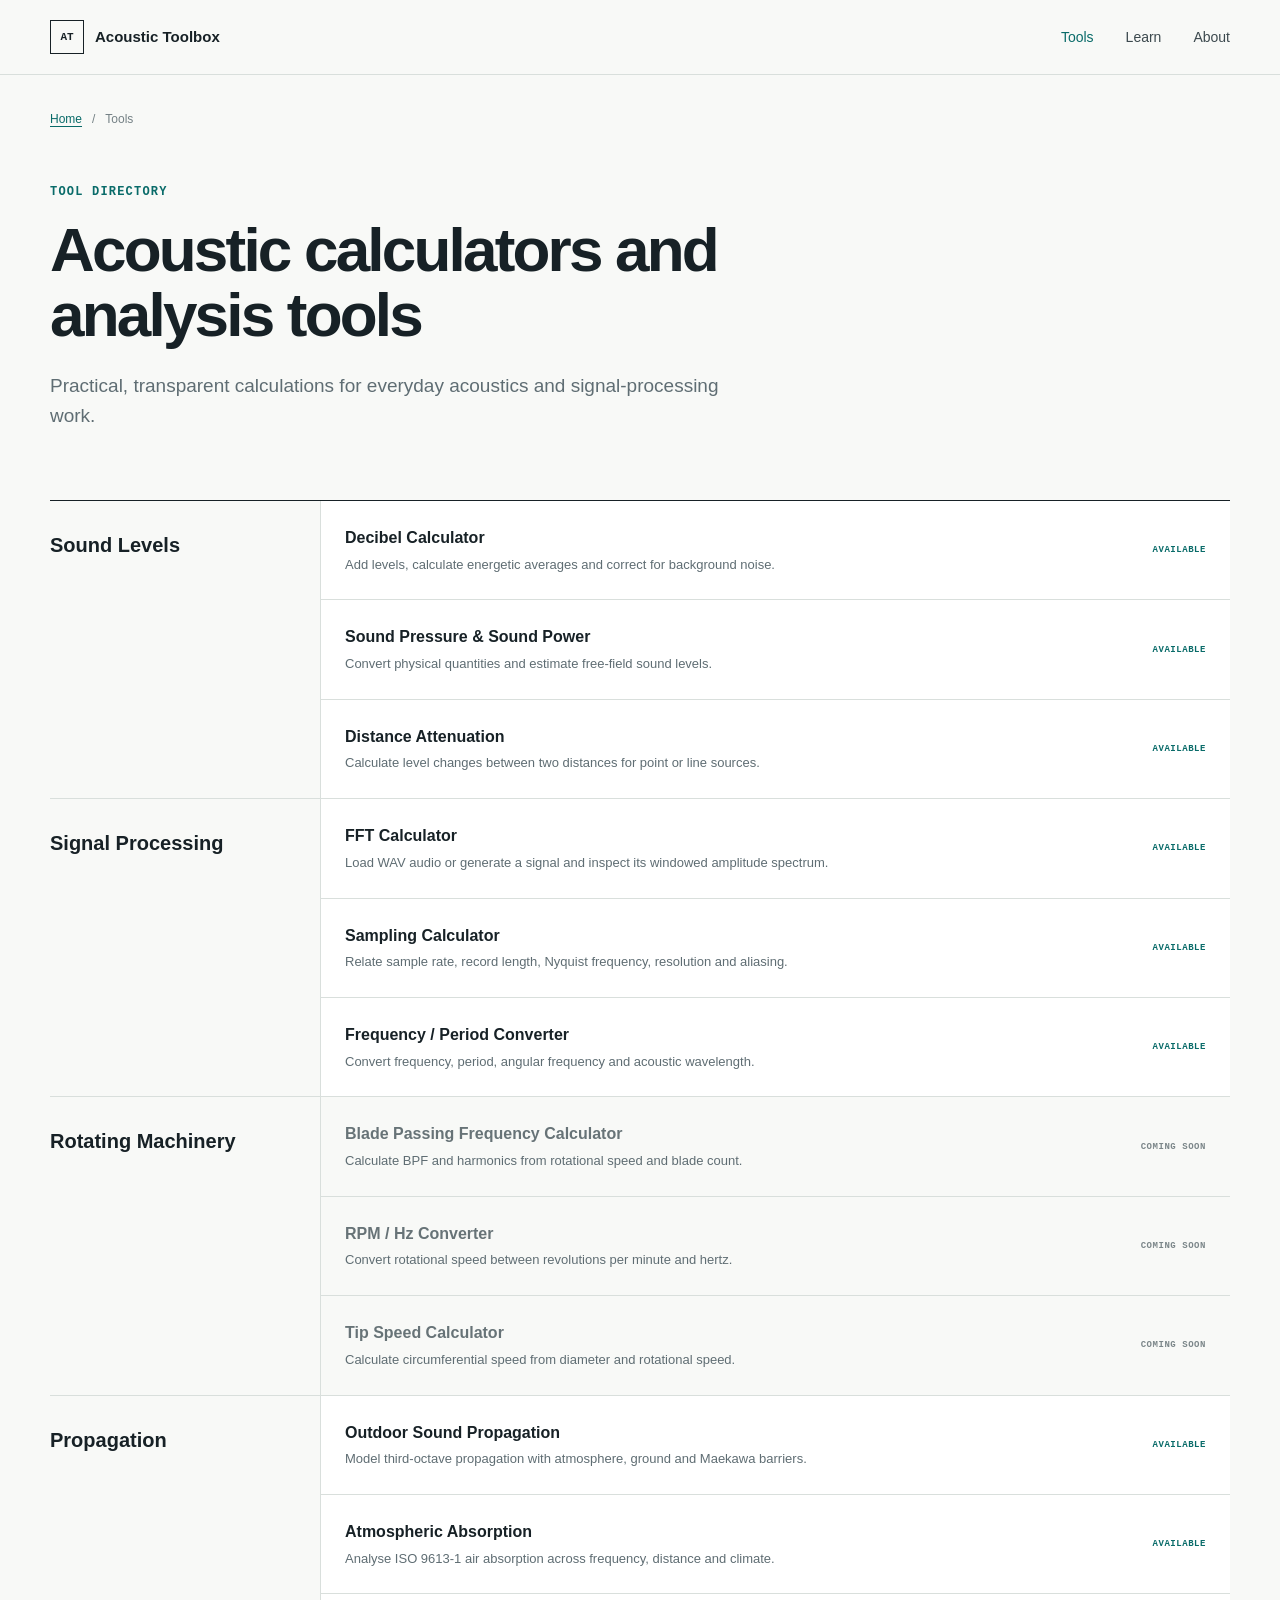
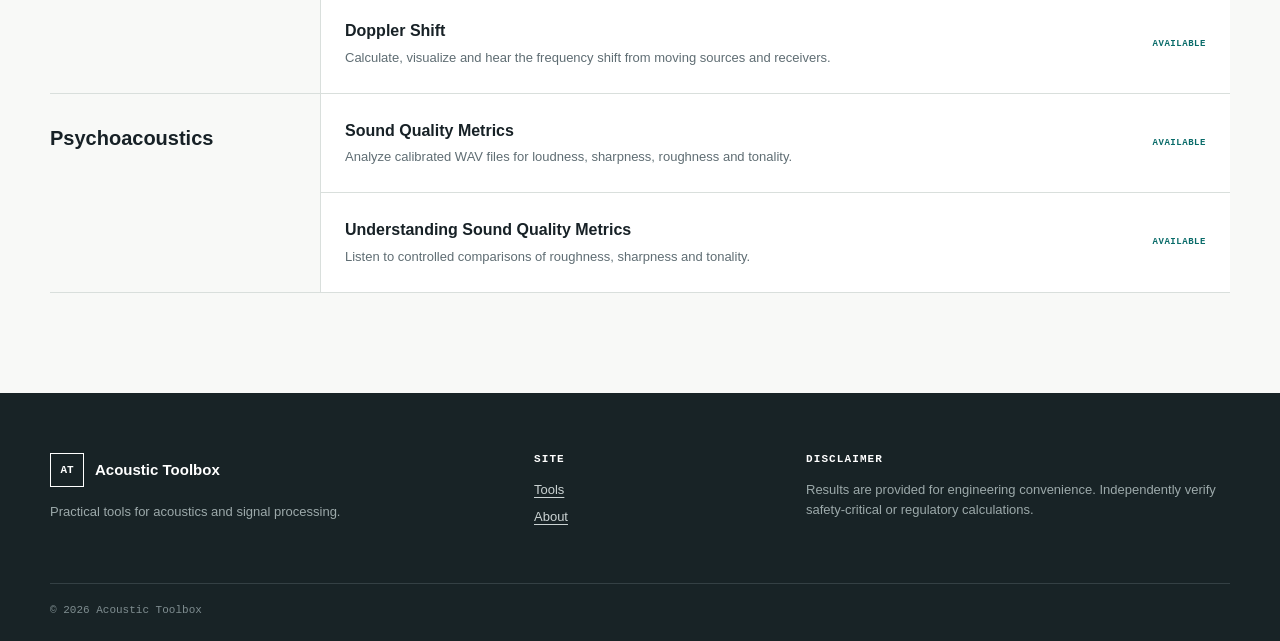
==== commit a33b78d9: "varia" ====
--- a/tools/index.html
+++ b/tools/index.html
@@ -5,5 +5,5 @@
 <section><h2>Signal Processing</h2><div><article class="tool-row"><div><h3><a href="/tools/fft-calculator/">FFT Calculator</a></h3><p>Load WAV audio or generate a signal and inspect its windowed amplitude spectrum.</p></div><span class="status live">Available</span></article><article class="tool-row"><div><h3><a href="/tools/sampling-calculator/">Sampling Calculator</a></h3><p>Relate sample rate, record length, Nyquist frequency, resolution and aliasing.</p></div><span class="status live">Available</span></article><article class="tool-row"><div><h3><a href="/tools/frequency-period-converter/">Frequency / Period Converter</a></h3><p>Convert frequency, period, angular frequency and acoustic wavelength.</p></div><span class="status live">Available</span></article></div></section>
 <section><h2>Rotating Machinery</h2><div><article class="tool-row disabled"><div><h3>Blade Passing Frequency Calculator</h3><p>Calculate BPF and harmonics from rotational speed and blade count.</p></div><span class="status">Coming soon</span></article><article class="tool-row disabled"><div><h3>RPM / Hz Converter</h3><p>Convert rotational speed between revolutions per minute and hertz.</p></div><span class="status">Coming soon</span></article><article class="tool-row disabled"><div><h3>Tip Speed Calculator</h3><p>Calculate circumferential speed from diameter and rotational speed.</p></div><span class="status">Coming soon</span></article></div></section>
 <section><h2>Propagation</h2><div><article class="tool-row"><div><h3><a href="/tools/outdoor-sound-propagation/">Outdoor Sound Propagation</a></h3><p>Model third-octave propagation with atmosphere, ground and Maekawa barriers.</p></div><span class="status live">Available</span></article><article class="tool-row"><div><h3><a href="/tools/atmospheric-absorption/">Atmospheric Absorption</a></h3><p>Analyse ISO 9613-1 air absorption across frequency, distance and climate.</p></div><span class="status live">Available</span></article><article class="tool-row"><div><h3><a href="/tools/doppler-shift/">Doppler Shift</a></h3><p>Calculate, visualize and hear the frequency shift from moving sources and receivers.</p></div><span class="status live">Available</span></article></div></section>
-<section><h2>Psychoacoustics</h2><div><article class="tool-row"><div><h3><a href="/tools/sound-quality-metrics/">Sound Quality Metrics</a></h3><p>Analyze calibrated WAV files for loudness, sharpness, roughness and tonality.</p></div><span class="status live">Available</span></article><article class="tool-row"><div><h3><a href="/tools/sound-quality-metrics/#learn-sqms">Learn Tonality</a></h3><p>Hear level-matched synthetic examples with controlled tonal prominence.</p></div><span class="status live">Available</span></article><article class="tool-row"><div><h3><a href="/tools/sound-quality-metrics/#learn-sqms">Learn Roughness &amp; Sharpness</a></h3><p>Compare isolated perceptual attributes using interactive audio examples.</p></div><span class="status live">Available</span></article></div></section></div></main>
+<section><h2>Psychoacoustics</h2><div><article class="tool-row"><div><h3><a href="/tools/sound-quality-metrics/">Sound Quality Metrics</a></h3><p>Analyze calibrated WAV files for loudness, sharpness, roughness and tonality.</p></div><span class="status live">Available</span></article><article class="tool-row"><div><h3><a href="/learn/sound-quality-metrics/">Understanding Sound Quality Metrics</a></h3><p>Listen to controlled comparisons of roughness, sharpness and tonality.</p></div><span class="status live">Available</span></article></div></section></div></main>
 <footer class="site-footer"><div class="shell footer-grid"><div><a class="brand footer-brand" href="/"><span class="brand-mark">AT</span><span>Acoustic Toolbox</span></a><p>Practical tools for acoustics and signal processing.</p></div><div><h2>Site</h2><a href="/tools/">Tools</a><a href="/#about">About</a></div><div><h2>Disclaimer</h2><p>Results are provided for engineering convenience. Independently verify safety-critical or regulatory calculations.</p></div></div><div class="shell copyright">© <span data-year>2026</span> Acoustic Toolbox</div></footer></body></html>
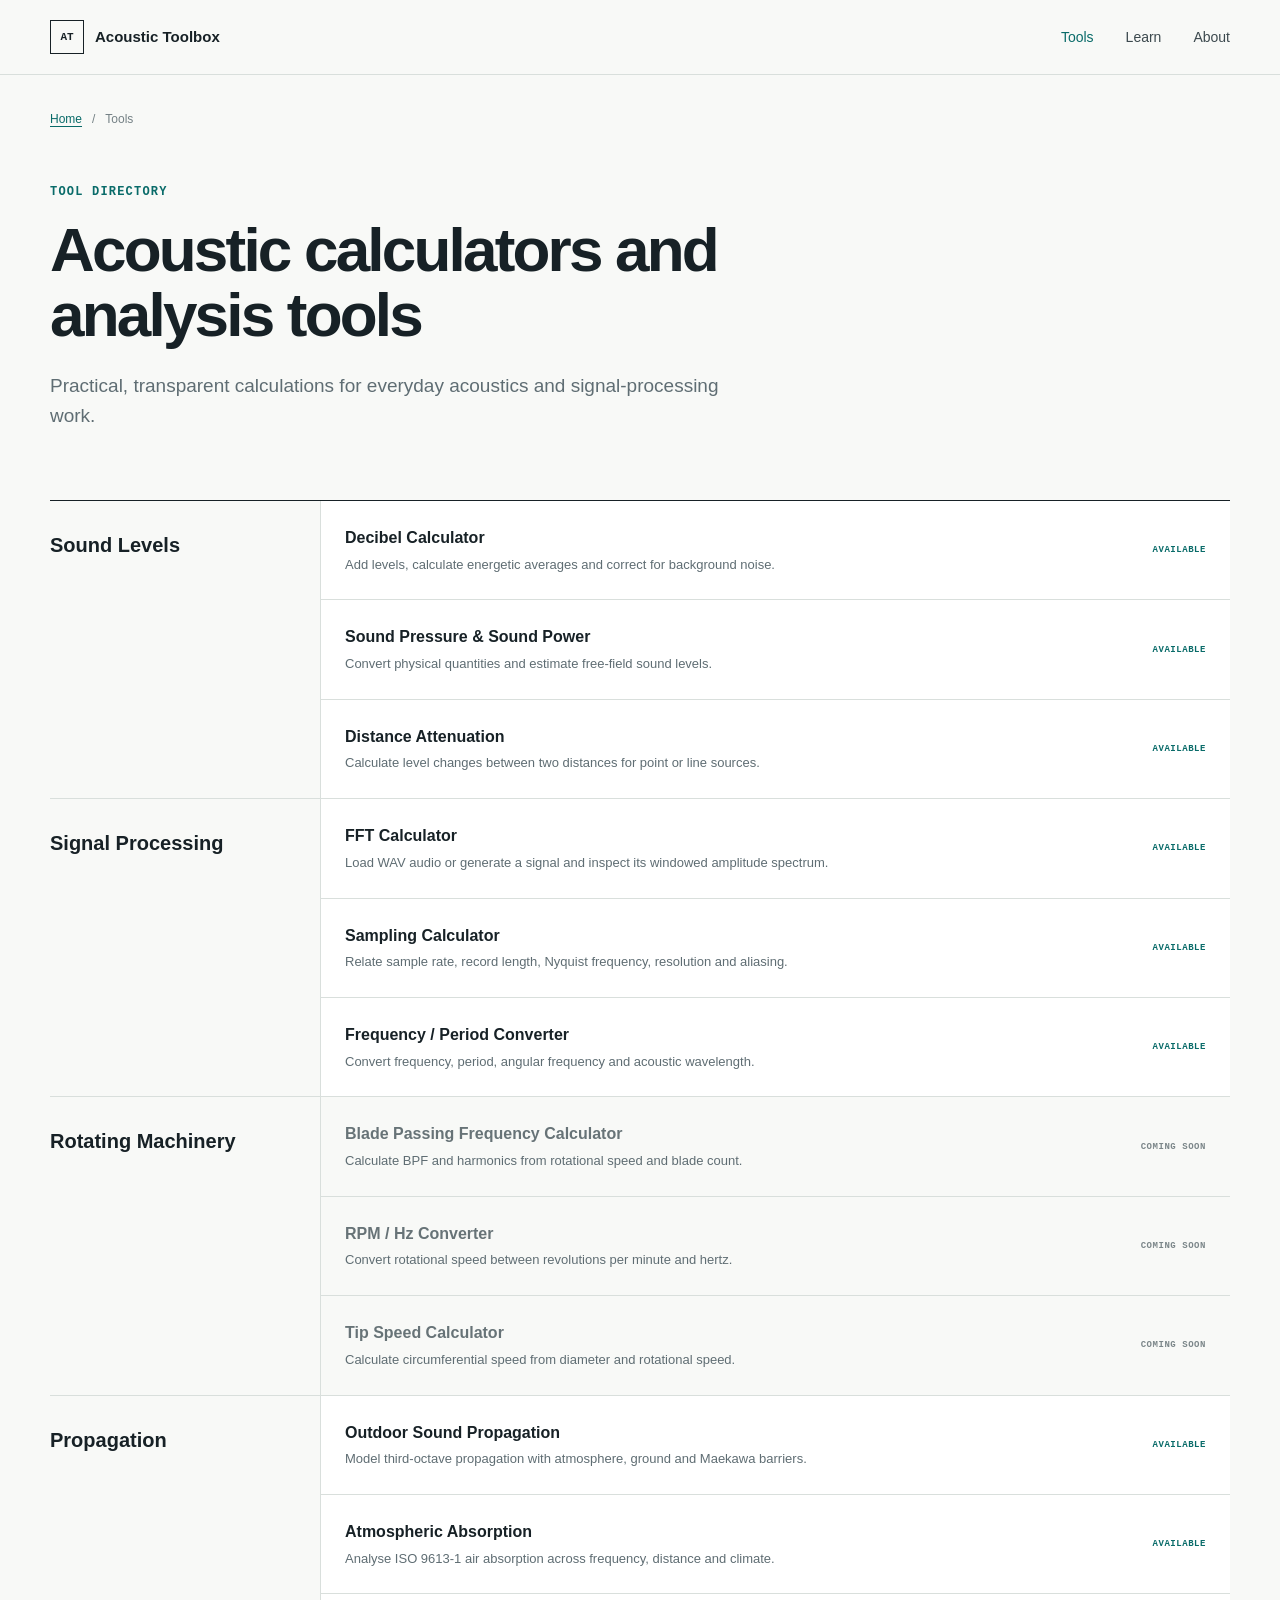
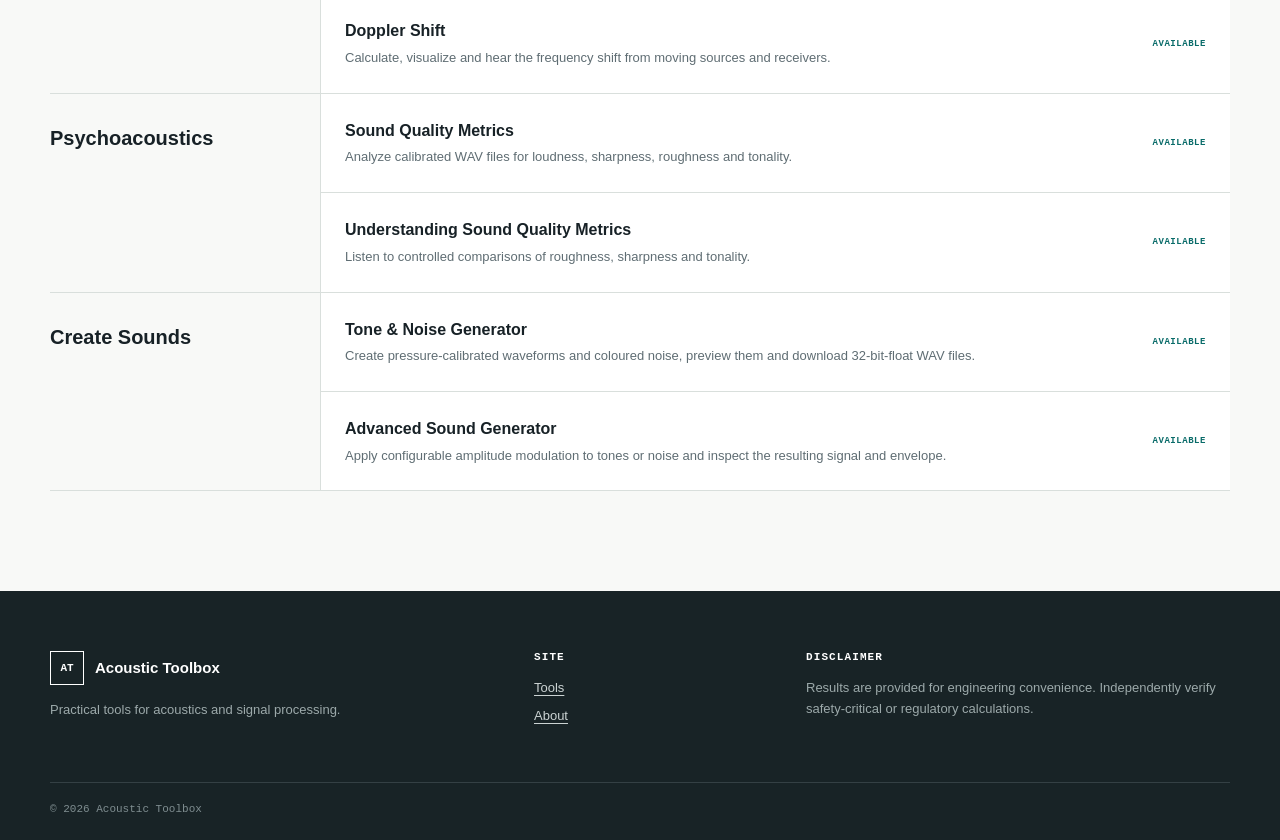
==== commit 05751cc6: "added sound generation tool" ====
--- a/tools/index.html
+++ b/tools/index.html
@@ -1,9 +1,10 @@
-<!doctype html><html lang="en"><head><meta charset="utf-8"><meta name="viewport" content="width=device-width,initial-scale=1"><title>Acoustic Calculators & Tools — Acoustic Toolbox</title><meta name="description" content="Browse practical calculators for sound levels, signal processing, rotating machinery, propagation and psychoacoustics."><link rel="canonical" href="https://acoustictoolbox.com/tools/"><link rel="stylesheet" href="/assets/css/styles.css"><script defer src="/assets/js/site.js"></script></head>
+<!doctype html><html lang="en"><head><meta charset="utf-8"><meta name="viewport" content="width=device-width,initial-scale=1"><title>Acoustic Calculators & Tools — Acoustic Toolbox</title><meta name="description" content="Browse practical calculators for sound levels, signal processing, rotating machinery, propagation and psychoacoustics."><link rel="canonical" href="https://acoustictoolbox.com/tools/"><link rel="stylesheet" href="/assets/css/styles.css?v=2"><script defer src="/assets/js/site.js"></script></head>
 <body><a class="skip-link" href="#main">Skip to content</a><header class="site-header"><div class="shell header-inner"><a class="brand" href="/"><span class="brand-mark">AT</span><span>Acoustic Toolbox</span></a><nav aria-label="Primary navigation"><a aria-current="page" href="/tools/">Tools</a><a href="/#learn">Learn</a><a href="/#about">About</a></nav></div></header>
 <main id="main" class="shell page-main"><nav class="breadcrumbs" aria-label="Breadcrumb"><a href="/">Home</a><span>/</span><span>Tools</span></nav><header class="page-heading"><p class="eyebrow">Tool directory</p><h1>Acoustic calculators and analysis tools</h1><p class="lede">Practical, transparent calculations for everyday acoustics and signal-processing work.</p></header><div class="tool-list">
 <section><h2>Sound Levels</h2><div><article class="tool-row"><div><h3><a href="/tools/decibel-calculator/">Decibel Calculator</a></h3><p>Add levels, calculate energetic averages and correct for background noise.</p></div><span class="status live">Available</span></article><article class="tool-row"><div><h3><a href="/tools/sound-pressure-sound-power/">Sound Pressure &amp; Sound Power</a></h3><p>Convert physical quantities and estimate free-field sound levels.</p></div><span class="status live">Available</span></article><article class="tool-row"><div><h3><a href="/tools/distance-attenuation/">Distance Attenuation</a></h3><p>Calculate level changes between two distances for point or line sources.</p></div><span class="status live">Available</span></article></div></section>
 <section><h2>Signal Processing</h2><div><article class="tool-row"><div><h3><a href="/tools/fft-calculator/">FFT Calculator</a></h3><p>Load WAV audio or generate a signal and inspect its windowed amplitude spectrum.</p></div><span class="status live">Available</span></article><article class="tool-row"><div><h3><a href="/tools/sampling-calculator/">Sampling Calculator</a></h3><p>Relate sample rate, record length, Nyquist frequency, resolution and aliasing.</p></div><span class="status live">Available</span></article><article class="tool-row"><div><h3><a href="/tools/frequency-period-converter/">Frequency / Period Converter</a></h3><p>Convert frequency, period, angular frequency and acoustic wavelength.</p></div><span class="status live">Available</span></article></div></section>
 <section><h2>Rotating Machinery</h2><div><article class="tool-row disabled"><div><h3>Blade Passing Frequency Calculator</h3><p>Calculate BPF and harmonics from rotational speed and blade count.</p></div><span class="status">Coming soon</span></article><article class="tool-row disabled"><div><h3>RPM / Hz Converter</h3><p>Convert rotational speed between revolutions per minute and hertz.</p></div><span class="status">Coming soon</span></article><article class="tool-row disabled"><div><h3>Tip Speed Calculator</h3><p>Calculate circumferential speed from diameter and rotational speed.</p></div><span class="status">Coming soon</span></article></div></section>
 <section><h2>Propagation</h2><div><article class="tool-row"><div><h3><a href="/tools/outdoor-sound-propagation/">Outdoor Sound Propagation</a></h3><p>Model third-octave propagation with atmosphere, ground and Maekawa barriers.</p></div><span class="status live">Available</span></article><article class="tool-row"><div><h3><a href="/tools/atmospheric-absorption/">Atmospheric Absorption</a></h3><p>Analyse ISO 9613-1 air absorption across frequency, distance and climate.</p></div><span class="status live">Available</span></article><article class="tool-row"><div><h3><a href="/tools/doppler-shift/">Doppler Shift</a></h3><p>Calculate, visualize and hear the frequency shift from moving sources and receivers.</p></div><span class="status live">Available</span></article></div></section>
-<section><h2>Psychoacoustics</h2><div><article class="tool-row"><div><h3><a href="/tools/sound-quality-metrics/">Sound Quality Metrics</a></h3><p>Analyze calibrated WAV files for loudness, sharpness, roughness and tonality.</p></div><span class="status live">Available</span></article><article class="tool-row"><div><h3><a href="/learn/sound-quality-metrics/">Understanding Sound Quality Metrics</a></h3><p>Listen to controlled comparisons of roughness, sharpness and tonality.</p></div><span class="status live">Available</span></article></div></section></div></main>
+<section><h2>Psychoacoustics</h2><div><article class="tool-row"><div><h3><a href="/tools/sound-quality-metrics/">Sound Quality Metrics</a></h3><p>Analyze calibrated WAV files for loudness, sharpness, roughness and tonality.</p></div><span class="status live">Available</span></article><article class="tool-row"><div><h3><a href="/learn/sound-quality-metrics/">Understanding Sound Quality Metrics</a></h3><p>Listen to controlled comparisons of roughness, sharpness and tonality.</p></div><span class="status live">Available</span></article></div></section>
+<section><h2>Create Sounds</h2><div><article class="tool-row"><div><h3><a href="/tools/sound-generator/">Tone &amp; Noise Generator</a></h3><p>Create pressure-calibrated waveforms and coloured noise, preview them and download 32-bit-float WAV files.</p></div><span class="status live">Available</span></article><article class="tool-row"><div><h3><a href="/tools/advanced-sound-generator/">Advanced Sound Generator</a></h3><p>Apply configurable amplitude modulation to tones or noise and inspect the resulting signal and envelope.</p></div><span class="status live">Available</span></article></div></section></div></main>
 <footer class="site-footer"><div class="shell footer-grid"><div><a class="brand footer-brand" href="/"><span class="brand-mark">AT</span><span>Acoustic Toolbox</span></a><p>Practical tools for acoustics and signal processing.</p></div><div><h2>Site</h2><a href="/tools/">Tools</a><a href="/#about">About</a></div><div><h2>Disclaimer</h2><p>Results are provided for engineering convenience. Independently verify safety-critical or regulatory calculations.</p></div></div><div class="shell copyright">© <span data-year>2026</span> Acoustic Toolbox</div></footer></body></html>
--- a/assets/css/styles.css
+++ b/assets/css/styles.css
@@ -5,7 +5,7 @@
 @media(max-width:520px){.site-header .brand span:last-child{display:none}.site-header nav{gap:15px}.hero h1,.page-heading h1{font-size:38px}.lede{font-size:17px}.category-grid{grid-template-columns:1fr}.category{min-height:auto}.tabs{padding-inline:5px}.tabs button{padding-inline:13px;font-size:12px}.wide-tabs .tabs button{flex:none}.input-side,.result-side{padding:24px 20px}.result{font-size:52px}.physical-result{font-size:34px}.field-grid{grid-template-columns:1fr}.footer-grid{grid-template-columns:1fr}.rule-box dl div{grid-template-columns:1fr;gap:4px}.page-main{padding-bottom:70px}.breadcrumbs{margin-bottom:38px}}@media(prefers-reduced-motion:reduce){html{scroll-behavior:auto}}
 
 /* Outdoor propagation tool */
-.propagation-page{max-width:1280px}.propagation-tool{margin-bottom:90px;border:1px solid var(--line);background:#fff}.sim-toolbar{display:flex;align-items:end;gap:14px;padding:18px 22px;border-bottom:1px solid var(--line);background:#f3f6f4}.sim-toolbar .field{min-width:145px;margin:0}.sim-toolbar select,.control-panel select{width:100%;margin-top:7px;padding:10px 34px 10px 11px;border:1px solid #bdc7c4;color:var(--ink);background:#fff}.plain-button{padding:9px 5px;border:0;color:var(--muted);background:transparent;text-decoration:underline;text-underline-offset:3px;cursor:pointer}.scene-wrap{padding:24px 24px 12px;border-bottom:1px solid var(--line)}.propagation-scene{display:block;width:100%;height:auto;color:#718085;touch-action:none}.scene-sky{color:#667579}.ground-line{stroke:#4e5f57;stroke-width:2}.ground-fill{fill:#dce6df}.direct-path{stroke:#879397;stroke-width:1.5;stroke-dasharray:7 5}.diffracted-path{fill:none;stroke:var(--accent);stroke-width:2}.drag-object{cursor:grab}.drag-object.dragging{cursor:grabbing}.drag-object circle{fill:#fff;stroke:var(--accent);stroke-width:3}.drag-object text{fill:var(--ink);font:700 11px var(--mono);text-anchor:middle}.source-object path,.receiver-object path{fill:none;stroke:var(--accent);stroke-width:3;stroke-linecap:round}.barrier-object line{stroke:#465459;stroke-width:7}.barrier-object circle{fill:#fff;stroke:#465459;stroke-width:3}.scene-axis text{fill:#738084;font:10px var(--mono)}.scene-help{margin:7px 0 0;color:var(--muted);font-size:12px}.sim-layout{display:grid;grid-template-columns:2fr 1fr}.control-panel,.summary-panel{padding:30px}.control-panel{border-right:1px solid var(--line)}.control-panel h2,.summary-panel h2,.spectrum-section h2{margin:0 0 20px;font-size:20px}.coordinate-grid{display:grid;grid-template-columns:repeat(4,1fr);gap:14px}.barrier-controls{margin-top:12px;border-top:1px solid var(--line)}.barrier-control-row{display:grid;grid-template-columns:90px 1fr 1fr auto;align-items:center;gap:12px;padding:12px 0;border-bottom:1px solid var(--line)}.barrier-control-row strong{font-size:13px}.barrier-control-row .field{margin:0}.remove-barrier{border:0;color:#8f2f27;background:transparent;text-decoration:underline;cursor:pointer;font-size:12px}.summary-panel{background:#f3f6f4}.summary-primary{padding-bottom:22px;border-bottom:1px solid var(--line)}.summary-primary>span:first-child{display:block;color:var(--muted);font:700 10px var(--mono);letter-spacing:.06em;text-transform:uppercase}.summary-primary output{display:block;margin:13px 0 4px;font:500 52px/1 var(--mono);letter-spacing:-.05em}.summary-primary>span:last-child{color:var(--accent);font:12px var(--mono)}.summary-panel dl{margin:22px 0 0}.summary-panel dl div{display:flex;justify-content:space-between;gap:20px;padding:7px 0}.summary-panel dt{color:var(--muted);font-size:13px}.summary-panel dd{margin:0;font:13px var(--mono)}.spectrum-section{padding:30px;border-top:1px solid var(--line)}.section-heading-small{display:flex;justify-content:space-between;align-items:start;gap:30px}.section-heading-small h2{margin-bottom:3px}.section-heading-small p{margin:0;color:var(--muted);font-size:13px}.spectrum-chart{display:block;width:100%;height:auto;margin-top:20px}.chart-gridline{stroke:var(--line);stroke-width:1}.chart-label,.chart-title{fill:var(--muted);font:11px var(--mono)}.bar-source{fill:#a8b4b2}.bar-receiver{fill:var(--accent)}.chart-legend{display:flex;justify-content:center;gap:25px;color:var(--muted);font-size:12px}.chart-legend i{display:inline-block;width:13px;height:8px;margin-right:6px}.legend-source{background:#a8b4b2}.legend-receiver{background:var(--accent)}.band-detail{min-height:27px;margin:18px 0;padding:10px 12px;border-left:3px solid var(--accent);background:var(--soft);color:#405055;font:12px var(--mono)}.table-responsive{overflow-x:auto}.band-table{width:100%;border-collapse:collapse;font-size:12px}.band-table th,.band-table td{padding:8px 10px;border-bottom:1px solid var(--line);text-align:right;white-space:nowrap}.band-table thead th{color:var(--muted);font:700 10px var(--mono)}.band-table tbody th{text-align:left;font-family:var(--mono)}.spectrum-input{display:flex;align-items:center;min-width:100px;border:1px solid transparent}.spectrum-input:focus-within{border-color:var(--accent)}.spectrum-input input{width:64px;padding:4px 5px;border:0;background:#f3f6f4;text-align:right;font:12px var(--mono)}.spectrum-input span{padding-left:4px;color:var(--muted)}.propagation-notes{margin-top:0}
+.propagation-page{max-width:1280px}.propagation-tool{margin-bottom:90px;border:1px solid var(--line);background:#fff}.sim-toolbar{display:flex;align-items:end;gap:14px;padding:18px 22px;border-bottom:1px solid var(--line);background:#f3f6f4}.sim-toolbar .field{min-width:145px;margin:0}.sim-toolbar select,.control-panel select{width:100%;margin-top:7px;padding:10px 34px 10px 11px;border:1px solid #bdc7c4;color:var(--ink);background:#fff}.plain-button{padding:9px 5px;border:0;color:var(--muted);background:transparent;text-decoration:underline;text-underline-offset:3px;cursor:pointer}.scene-wrap{padding:24px 24px 12px;border-bottom:1px solid var(--line)}.propagation-scene{display:block;width:100%;height:auto;color:#718085;touch-action:none}.scene-sky{color:#667579}.ground-line{stroke:#4e5f57;stroke-width:2}.ground-fill{fill:#dce6df}.direct-path{stroke:#879397;stroke-width:1.5;stroke-dasharray:7 5}.diffracted-path{fill:none;stroke:var(--accent);stroke-width:2}.drag-object{cursor:grab}.drag-object.dragging{cursor:grabbing}.drag-object circle{fill:#fff;stroke:var(--accent);stroke-width:3}.drag-object text{fill:var(--ink);font-family:Consolas,"Liberation Mono",monospace;font-size:13px;font-weight:700;text-anchor:middle}.source-object path,.receiver-object path{fill:none;stroke:var(--accent);stroke-width:3;stroke-linecap:round}.barrier-object line{stroke:#465459;stroke-width:7}.barrier-object circle{fill:#fff;stroke:#465459;stroke-width:3}.scene-axis text{fill:#738084;font-family:Consolas,"Liberation Mono",monospace;font-size:13px}.scene-help{margin:7px 0 0;color:var(--muted);font-size:12px}.sim-layout{display:grid;grid-template-columns:2fr 1fr}.control-panel,.summary-panel{padding:30px}.control-panel{border-right:1px solid var(--line)}.control-panel h2,.summary-panel h2,.spectrum-section h2{margin:0 0 20px;font-size:20px}.coordinate-grid{display:grid;grid-template-columns:repeat(4,1fr);gap:14px}.barrier-controls{margin-top:12px;border-top:1px solid var(--line)}.barrier-control-row{display:grid;grid-template-columns:90px 1fr 1fr auto;align-items:center;gap:12px;padding:12px 0;border-bottom:1px solid var(--line)}.barrier-control-row strong{font-size:13px}.barrier-control-row .field{margin:0}.remove-barrier{border:0;color:#8f2f27;background:transparent;text-decoration:underline;cursor:pointer;font-size:12px}.summary-panel{background:#f3f6f4}.summary-primary{padding-bottom:22px;border-bottom:1px solid var(--line)}.summary-primary>span:first-child{display:block;color:var(--muted);font:700 10px var(--mono);letter-spacing:.06em;text-transform:uppercase}.summary-primary output{display:block;margin:13px 0 4px;font:500 52px/1 var(--mono);letter-spacing:-.05em}.summary-primary>span:last-child{color:var(--accent);font:12px var(--mono)}.summary-panel dl{margin:22px 0 0}.summary-panel dl div{display:flex;justify-content:space-between;gap:20px;padding:7px 0}.summary-panel dt{color:var(--muted);font-size:13px}.summary-panel dd{margin:0;font:13px var(--mono)}.spectrum-section{padding:30px;border-top:1px solid var(--line)}.section-heading-small{display:flex;justify-content:space-between;align-items:start;gap:30px}.section-heading-small h2{margin-bottom:3px}.section-heading-small p{margin:0;color:var(--muted);font-size:13px}.spectrum-chart{display:block;width:100%;height:auto;margin-top:20px}.chart-gridline{stroke:var(--line);stroke-width:1}.chart-label{fill:var(--muted);font-family:Consolas,"Liberation Mono",monospace;font-size:14px;font-weight:500}.chart-title{fill:var(--muted);font-family:Consolas,"Liberation Mono",monospace;font-size:16px;font-weight:700}.bar-source{fill:#a8b4b2}.bar-receiver{fill:var(--accent)}.chart-legend{display:flex;justify-content:center;gap:25px;color:var(--muted);font-size:12px}.chart-legend i{display:inline-block;width:13px;height:8px;margin-right:6px}.legend-source{background:#a8b4b2}.legend-receiver{background:var(--accent)}.band-detail{min-height:27px;margin:18px 0;padding:10px 12px;border-left:3px solid var(--accent);background:var(--soft);color:#405055;font:12px var(--mono)}.table-responsive{overflow-x:auto}.band-table{width:100%;border-collapse:collapse;font-size:12px}.band-table th,.band-table td{padding:8px 10px;border-bottom:1px solid var(--line);text-align:right;white-space:nowrap}.band-table thead th{color:var(--muted);font:700 10px var(--mono)}.band-table tbody th{text-align:left;font-family:var(--mono)}.spectrum-input{display:flex;align-items:center;min-width:100px;border:1px solid transparent}.spectrum-input:focus-within{border-color:var(--accent)}.spectrum-input input{width:64px;padding:4px 5px;border:0;background:#f3f6f4;text-align:right;font:12px var(--mono)}.spectrum-input span{padding-left:4px;color:var(--muted)}.propagation-notes{margin-top:0}
 @media(max-width:900px){.sim-toolbar{flex-wrap:wrap}.sim-layout{grid-template-columns:1fr}.control-panel{border-right:0;border-bottom:1px solid var(--line)}.coordinate-grid{grid-template-columns:1fr 1fr}.wide-tabs .tabs button{flex:none}}
 @media(max-width:600px){.propagation-tool{margin-inline:-16px;border-inline:0}.sim-toolbar,.scene-wrap,.control-panel,.summary-panel,.spectrum-section{padding-inline:16px}.sim-toolbar .field{min-width:calc(50% - 8px)}.coordinate-grid{grid-template-columns:1fr 1fr;gap:8px}.barrier-control-row{grid-template-columns:1fr 1fr}.barrier-control-row strong{grid-column:1/-1}.section-heading-small{display:block}.section-heading-small button{margin-top:12px}.scene-help{font-size:11px}}
 .adaptive-grid line{stroke:var(--line);stroke-width:1}.band-table thead th:nth-child(1),.band-table thead th:nth-child(2),.band-table tbody td:nth-child(2){text-align:left}.scene-sky{fill:#fff}.barrier-object{pointer-events:all}
@@ -30,3 +30,6 @@
 .sqm-page{max-width:1280px}.sqm-analyzer{margin-bottom:100px;border:1px solid var(--line);background:#fff}.sqm-upload{display:flex;align-items:start;justify-content:space-between;gap:30px;padding:30px 36px;border-bottom:1px solid var(--line)}.sqm-upload h2{margin:0;font-size:22px}.sqm-upload p{margin:4px 0 0;color:var(--muted);font-size:13px}.quota{padding:7px 10px;background:var(--soft);color:var(--accent);font:11px var(--mono)}.sqm-analyzer form{padding:30px 36px}.sqm-drop{display:grid;place-items:center;min-height:145px;padding:25px;border:1px dashed #97a7a3;background:#fafbf9;text-align:center;cursor:pointer}.sqm-drop:hover{border-color:var(--accent);background:var(--soft)}.sqm-drop input{position:absolute;width:1px;height:1px;clip:rect(0 0 0 0)}.sqm-drop strong{color:var(--accent)}.sqm-drop span{color:var(--muted);font-size:12px}.sqm-options{display:grid;grid-template-columns:repeat(4,1fr);gap:14px;margin-top:25px}.sqm-options .field{margin:0}.sqm-submit{display:flex;align-items:center;gap:20px;margin-top:22px}.sqm-submit button{border:0;cursor:pointer}.sqm-submit button:disabled{opacity:.55;cursor:wait}.sqm-submit p{margin:0;color:var(--muted);font-size:12px}.sqm-results{border-top:1px solid var(--line)}.sqm-cards{display:grid;grid-template-columns:repeat(4,1fr);background:var(--soft)}.sqm-cards>div{padding:24px}.sqm-cards>div+div{border-left:1px solid var(--line)}.sqm-cards span,.sqm-cards small{display:block;color:var(--muted);font:10px var(--mono);text-transform:uppercase}.sqm-cards strong{display:block;margin:9px 0 3px;font:500 32px var(--mono)}.sqm-chart-section{padding:30px 36px}.sqm-chart-section h2{margin:0 0 15px;font-size:20px}.sqm-chart-tabs{display:flex;gap:6px}.sqm-chart-tabs button,.compare-audio button{padding:8px 12px;border:1px solid var(--line);background:#fff;cursor:pointer}.sqm-chart-tabs button.active,.compare-audio button.playing{border-color:var(--accent);color:#fff;background:var(--accent)}.sqm-chart{display:block;width:100%;height:auto;margin-top:15px}.sqm-result-line{fill:none;stroke:var(--accent);stroke-width:3}.sqm-details{margin:0 36px 30px;padding:14px;border:1px solid var(--line)}.sqm-details summary{cursor:pointer;font-weight:650}.sqm-details pre{overflow:auto;color:var(--muted);font-size:11px}.sqm-learning{margin-bottom:90px}.sqm-learning .page-heading h2{margin:0;font-size:clamp(32px,4vw,50px);line-height:1.1;letter-spacing:-.04em}.learning-grid{display:grid;grid-template-columns:repeat(3,1fr);border-top:1px solid var(--ink);border-left:1px solid var(--line)}.learning-card{padding:28px;border-right:1px solid var(--line);border-bottom:1px solid var(--line);background:#fff}.learning-card h3{margin:0;font-size:22px}.learning-card>p:not(.category-number){min-height:110px;color:var(--muted);font-size:14px}.compare-audio{display:grid;grid-template-columns:1fr 1fr;gap:8px;margin:22px 0}.learning-card dl{margin:0}.learning-card dl div{padding:10px 0;border-top:1px solid var(--line)}.learning-card dt{color:var(--muted);font:10px var(--mono);text-transform:uppercase}.learning-card dd{margin:3px 0 0;font-size:12px}.learning-note{max-width:850px;margin:22px 0;color:var(--muted);font-size:13px}
 @media(max-width:850px){.sqm-options{grid-template-columns:1fr 1fr}.sqm-cards{grid-template-columns:1fr 1fr}.sqm-cards>div:nth-child(3){border-left:0;border-top:1px solid var(--line)}.sqm-cards>div:nth-child(4){border-top:1px solid var(--line)}.learning-grid{grid-template-columns:1fr}.learning-card>p:not(.category-number){min-height:0}}
 @media(max-width:540px){.sqm-analyzer{margin-inline:-16px;border-inline:0}.sqm-upload,.sqm-analyzer form,.sqm-chart-section{padding-inline:16px}.sqm-upload,.sqm-submit{display:block}.quota{display:inline-block;margin-top:15px}.sqm-options,.sqm-cards{grid-template-columns:1fr}.sqm-cards>div+div{border-left:0;border-top:1px solid var(--line)}.sqm-submit p{margin-top:12px}.sqm-details{margin-inline:16px}.sqm-chart-tabs{overflow-x:auto}}
+
+/* Cross-browser SVG rendering */
+select{font:inherit}svg{font-family:Inter,"Segoe UI",Arial,sans-serif;text-rendering:geometricPrecision;shape-rendering:geometricPrecision}.chart-gridline,.wave,.axis,.fft-spectrum-line,.sqm-result-line,.period-wave,.sampling-original,.sampling-alias,.observed-frequency-line,.source-frequency-line,.climate-a-line,.climate-b-line,.distance-frequency-line{vector-effect:non-scaling-stroke}
